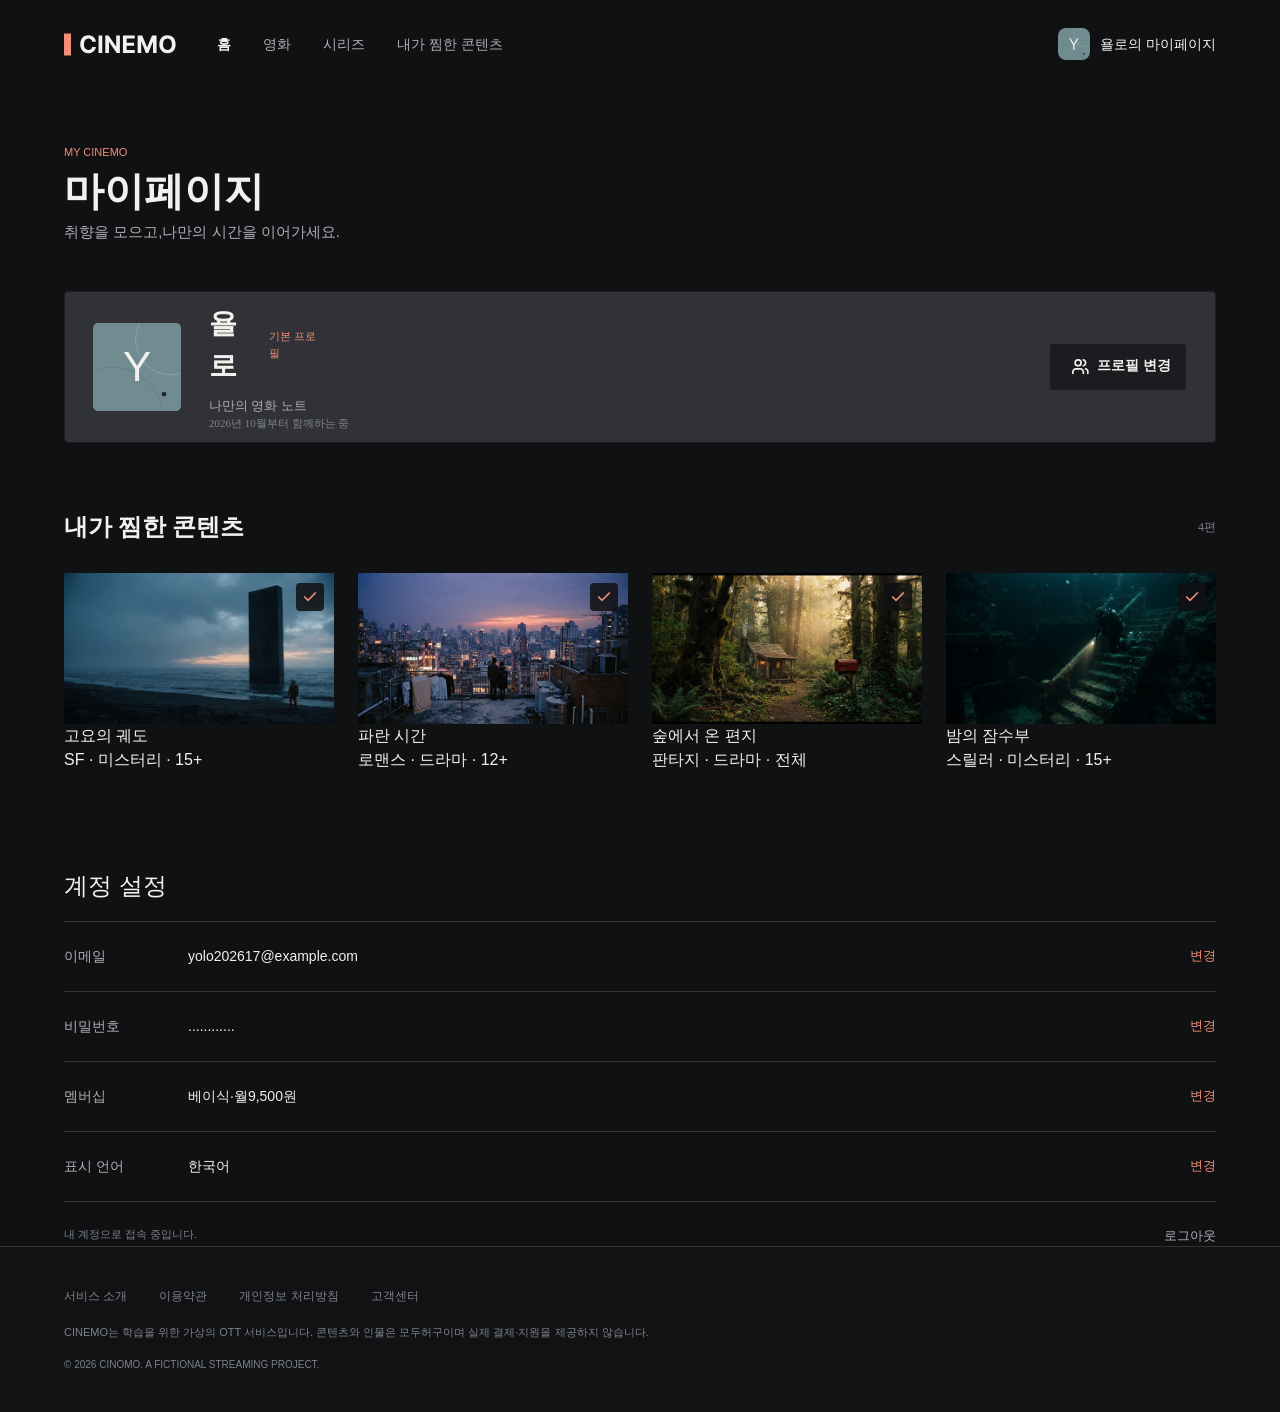
==== mypage.html @ fb6c99ac "수정 완성본" ====
<!doctype html>
<html lang="ko">
  <head>
    <meta charset="UTF-8" />
    <meta name="viewport" content="width=device-width, initial-scale=1.0" />
  <title>CINEMO - My Page</title>
    <link rel="stylesheet" href="./styles/reset.css" />
    <link rel="stylesheet" href="./styles/style.css" />
  </head>
  <body>
    <header class="header">
      <div class="header-left">
        <h1 class="logo">
          <a href="./index.html">
            <svg width="113"
              height="29"
              viewBox="0 0 113 29"
              fill="none"
              xmlns="http://www.w3.org/2000/svg">
              <g clip-path="url(#clip0_2_7494)">
                <rect y="3.5" width="7" height="22" fill="#F28D77" />
                <path
                  d="M31.9176 11.6562H28.1847C28.1165 11.1733 27.9773 10.7443 27.767 10.3693C27.5568 9.98864 27.2869 9.66477 26.9574 9.39773C26.6278 9.13068 26.2472 8.92614 25.8153 8.78409C25.3892 8.64205 24.9261 8.57102 24.4261 8.57102C23.5227 8.57102 22.7358 8.79545 22.0653 9.24432C21.3949 9.6875 20.875 10.3352 20.5057 11.1875C20.1364 12.0341 19.9517 13.0625 19.9517 14.2727C19.9517 15.517 20.1364 16.5625 20.5057 17.4091C20.8807 18.2557 21.4034 18.8949 22.0739 19.3267C22.7443 19.7585 23.5199 19.9744 24.4006 19.9744C24.8949 19.9744 25.3523 19.9091 25.7727 19.7784C26.1989 19.6477 26.5767 19.4574 26.9062 19.2074C27.2358 18.9517 27.5085 18.642 27.7244 18.2784C27.946 17.9148 28.0994 17.5 28.1847 17.0341L31.9176 17.0511C31.821 17.8523 31.5795 18.625 31.1932 19.3693C30.8125 20.108 30.2983 20.7699 29.6506 21.3551C29.0085 21.9347 28.2415 22.3949 27.3494 22.7358C26.4631 23.071 25.4602 23.2386 24.3409 23.2386C22.7841 23.2386 21.392 22.8864 20.1648 22.1818C18.9432 21.4773 17.9773 20.4574 17.267 19.1222C16.5625 17.7869 16.2102 16.1705 16.2102 14.2727C16.2102 12.3693 16.5682 10.75 17.2841 9.41477C18 8.07955 18.9716 7.0625 20.1989 6.36364C21.4261 5.65909 22.8068 5.30682 24.3409 5.30682C25.3523 5.30682 26.2898 5.44886 27.1534 5.73295C28.0227 6.01705 28.7926 6.43182 29.4631 6.97727C30.1335 7.51704 30.679 8.17898 31.0994 8.96307C31.5256 9.74716 31.7983 10.6449 31.9176 11.6562ZM38.2543 5.54545V23H34.5639V5.54545H38.2543ZM55.8899 5.54545V23H52.7024L45.1087 12.0142H44.9808V23H41.2905V5.54545H44.5291L52.0632 16.5227H52.2166V5.54545H55.8899ZM58.9389
23V5.54545H70.7003V8.58807H62.6293V12.7472H70.0952V15.7898H62.6293V19.9574H70.7344V23H58.9389ZM73.6342 5.54545H78.1854L82.9922 17.2727H83.1967L88.0035 5.54545H92.5547V23H88.9751V11.6392H88.8303L84.3132 22.9148H81.8757L77.3587 11.5966H77.2138V23H73.6342V5.54545ZM111.635 14.2727C111.635 16.1761 111.274 17.7955 110.553 19.1307C109.837 20.4659 108.859 21.4858 107.621 22.1903C106.388 22.8892 105.001 23.2386 103.462 23.2386C101.911 23.2386 100.518 22.8864 99.2855 22.1818C98.0526 21.4773 97.0781 20.4574 96.3622 19.1222C95.6463 17.7869 95.2884 16.1705 95.2884 14.2727C95.2884 12.3693 95.6463 10.75 96.3622 9.41477C97.0781 8.07955 98.0526 7.0625 99.2855 6.36364C100.518 5.65909 101.911 5.30682 103.462 5.30682C105.001 5.30682 106.388 5.65909 107.621 6.36364C108.859 7.0625 109.837 8.07955 110.553 9.41477C111.274 10.75 111.635 12.3693 111.635 14.2727ZM107.893 14.2727C107.893 13.0398 107.709 12 107.339 11.1534C106.976 10.3068 106.462 9.66477 105.797 9.22727C105.132 8.78977 104.354 8.57102 103.462 8.57102C102.57 8.57102 101.791 8.78977 101.126 9.22727C100.462 9.66477 99.9446 10.3068 99.5753 11.1534C99.2116 12 99.0298 13.0398 99.0298 14.2727C99.0298 15.5057 99.2116 16.5455 99.5753 17.392C99.9446 18.2386 100.462 18.8807 101.126 19.3182C101.791 19.7557 102.57 19.9744 103.462 19.9744C104.354 19.9744 105.132 19.7557 105.797 19.3182C106.462 18.8807 106.976 18.2386 107.339 17.392C107.709 16.5455 107.893 15.5057 107.893 14.2727Z"
                  fill="#F3F1ED">
              </g>
              <defs>
                <clipPath id="clip0_2_7494">
                  <rect width="113" height="29" fill="white" />
                </clipPath>
              </defs>
            </svg>
          </a>
        </h1>
        <nav class="nav" aria-label="주 메뉴">
          <a href="./index.html" class="active">홈</a>
          <a href="#">영화</a>
          <a href="#">시리즈</a>
          <a href="#">내가 찜한 콘텐츠</a>
        </nav>
      </div>
      <a href="./mypage.html" class="mypage">
        <img src="./assets/y-.svg" alt="" class="avatar" />
        <span>욜로의 마이페이지</span>
      </a>
  </header>
    <main class="mypage-2">
      <section class="mainpage">
        <p class="sub-title">MY CINEMO</p>
        <h1 class="mypage">마이페이지</h1>
        <p class="description">취향을 모으고,나만의 시간을 이어가세요.</p>
      </section>
      <section class="mypage-profile">
        <div class="mypage-img">
          <img class="profile-img" src="assets/Avatar-서연.svg" alt="avatar" />
          <div class="text-y">Y</div>
        </div>
        <div class="profile-text">
          <div class="profile-b-text">
            <h2 class="name">욜로</h2>
            <p class="profile-info">기본 프로필</p>
          </div>
          <div class="profile-b-note">
            <div class="profile-note">
              <p class="note">나만의 영화 노트</p>
            </div>
            <div class="profile-calendar">
              <p class="calendar">2026년 10월부터 함께하는 중</p>
            </div>
          </div>
        </div>
        <button class="button-profile">
          <img src="assets/vector-2.svg" alt="vector" />

          <p class="profile-change">프로필 변경</p>
        </button>
      </section>
    </main>
    <article>
      <div class="Content-collection">
      <article class="Collection-introduction">
        <header class="Section-heading">
          <h2 class="title">내가 찜한 콘텐츠</h2>
          <p class="section-note">4편</p>
        </header>
        
      </article>
      <section class="Horizontal-scroll-content">
        <article>
          <figure class="content-card-11">
            <img src="./assets/Image quiet-orbit.png" />
            <img src="./assets/Saved marker.svg" class="checkbox" />
            <figcaption class="Content-details">
              <h3>고요의 궤도</h3>
              <p>SF · 미스터리 · 15+</p>
            </figcaption>
          </figure>
        </article>
        <article>
          <figure class="content-card-22">
            <img src="./assets/Image blue-hour.png" />
            <img src="./assets/Saved marker.svg" class="checkbox" />
            <figcaption class="Content-details">
              <h3>파란 시간</h3>
              <p>로맨스 · 드라마 · 12+</p>
            </figcaption>
          </figure>
        </article>
        <article>
          <figure class="content-card-33">
            <img src="./assets/Image forest-letter.png" />
            <img src="./assets/Saved marker.svg" class="checkbox" />
            <figcaption class="Content-details">
              <h3>숲에서 온 편지</h3>
              <p>판타지 · 드라마 · 전체</p>
            </figcaption>
          </figure>
        </article>
        <article>
          <figure class="content-card-44">
            <img src="./assets/Image night-diver.png" />
            <img src="./assets/Saved marker.svg" class="checkbox" />
            <figcaption class="Content-details">
              <h3>밤의 잠수부</h3>
              <p>스릴러 · 미스터리 · 15+</p>
            </figcaption>
          </figure>
        </article>
      </section>
      </div>
    </article>
    <airtlcle class="page-setting">
     <div class="title-setting">
        <div><h1 class="setting">계정 설정</h1></div>
        <hr class="line" />
        <div class="title-email">
          <span class="b-label">이메일</span>
          <span class="b-password">yolo202617@example.com</span>
          <span class="b-style">변경</span>
        </div>
        <hr class="line" />
        <div class="title-password">
          <span class="b-label">비밀번호</span>
          <span class="b-password">............</span>
          <span class="b-style">변경</span>
        </div>
        <hr class="line" />
        <div class="title-membership">
          <span class="b-label">멤버십</span>
          <span class="b-password">베이식·월9,500원</span>
          <span class="b-style">변경</span>
        </div>
        <hr class="line" />
        <div class="title-language">
          <span class="b-label">표시 언어</span>
          <span class="b-password">한국어</span>
          <span class="b-style">변경</span>
        </div>
        <hr class="line" />
        <div class="title-logout">
          <p class="title-b-logout">내 계정으로 접속 중입니다.</p>
          <span class="text-logout">로그아웃</span>
        </div>
      </div>
    </airtlcle>
    <footer class="footer">
      <div class="foot-inner">
        <nav class="footer-nav" aria lavbel="하단 메뉴">
          <a href="#">서비스 소개</a>
          <a href="#">이용약관</a>
          <a href="#">개인정보 처리방침</a>
          <a href="#">고객센터</a>
        </nav>
        <p class="footer-description">
          CINEMO는 학습을 위한 가상의 OTT 서비스입니다. 콘텐츠와 인물은
          모두허구이며 실제 결제·지원을 제공하지 않습니다.
        </p>
        <p class="footer-copy">
          &copy; 2026 CINOMO. A FICTIONAL STREAMING PROJECT.
        </p>
      </div>
    </footer>
  </body>
</html>
---- styles/style.css ----
* {
  margin: 0;
  padding: 0;
  box-sizing: border-box;
}

body {
  min-height: 100vh;
  display: flex;
  flex-direction: column;
  background-color: #101113;
  color: #f3f1ed;
  font-family: "Noto Sans KR", sans-serif;
}

.scene {
  display: flex;
  flex-direction: column;
  aling-items: center;
  background-color: #101113;
  color: #f3f1ed;
  font-family: "Noto Sans KR", sans-serif;
}
.scene-description {
  font-family: "inter", sans-serif;
  font-style: regular;
  font-weight: 400;
  font-size: 10px;
  line-height: 100%;
  text-align: center;
  color: #f28d77;
}
.scene-title {
  font-family: "Noto Sans kR", sans-serif;
  font-style: bold;
  font-weight: 700;
  font-size: 40px;
  line-height: 100%;
  text-align: center;
  color: #f3f1ed;
}
.scene-subtitle {
  font-family: "Noto Sans kR", sans-serif;
  font-style: regular;
  font-weight: 400;
  font-size: 15px;
  line-height: 180%;
  text-align: center;
  color: #acaeb3;
}

.profile-box {
  display: flex;
  position: relative;
  justify-content: space-between;
  align-items: flex-start;
  width: 728px;
  height: 209px;
  gap: 40px;
  margin: 56px auto;
}
.img-con {
  position: relative;
  display: inline-block;
}

.yy {
  position: absolute;
  top: 50%;
  left: 50%;
  transform: translate(-50%, -50%);
  display: flex;
  font-family: "Noto Sans kR", sans-serif;
  font-style: regular;
  font-weight: 400;
  font-size: 72.96px;
  line-height: 100%;
  color: #f3f1ed;
}

.yolo {
  font-family: "Noto Sans kR", sans-serif;
  font-style: medium;
  font-weight: 500;
  font-size: 18px;
  line-height: 100%;
  text-align: center;
  color: #f3f1ed;
  margin-top: 16px;
}

.note {
  font-family: "Noto Sans kR", sans-serif;
  font-style: regular;
  font-weight: 400;
  font-size: 11px;
  line-height: 100%;
  text-align: center;
  color: #acaeb3;
  margin-top: 12px;
}

.profile-manage {
  display: flex;
  justify-content: center;
  align-items: center;
  width: 138px;
  height: 48px;
  border: 1px solid #303237;
  padding: 22px 0px;
  gap: 8px;
  margin: 56px auto 0;
}
.profile-settings {
  font-family: "Noto Sans kR", sans-serif;
  font-style: bold;
  font-weight: 700;
  font-size: 14px;
  line-height: 100%;
  color: #f3f1ed;
  gap: 8px;
  margin-right: 8px;
}

.header {
  width: 100%;
  height: 88px;
  padding: 0 64px;
  background-color: #101113;

  display: flex;
  align-items: center;
  justify-content: space-between;
}
.header-left {
  display: flex;
  align-items: center;
  gap: 40px;
}
.logo {
  display: flex;
  align-items: center;
  gap: 12px;
}

.logo-text {
  font-family: "inter", sans-serif;
  font-size: 24px;
  font-weight: 700;
  line-height: 1;
  color: #f3f1ed;
}

.nav {
  display: flex;
  align-items: center;
  gap: 32px;
}
.nav a {
  font-family: "Noto Sans KR", sans-serif;
  font-size: 14px;
  font-weight: 400;
  line-height: 1;
  letter-spacing: 0;
  color: #acaeb3;
  white-space: nowrap;
}
.nav a.active,
.nav a:hover {
  font-weight: 700;
  color: #f3f1ed;
}
.mypage {
  display: flex;
  align-items: center;
  gap: 10px;
  white-space: nowrap;
}
.mypage .avatar {
  display: block;
  width: 32px;
  height: 32px;
  border-radius: 8px;
}
.mypage span {
  font-family: "Noto Sans KR", sans-serif;
  font-size: 14px;
  font-weight: 400;
  line-height: 1;
  letter-spacing: 0;
  color: #f3f1ed;
}
.main {
  display: none;
}
.footer {
  width: 100%;
  max-width: 100%;
  height: 166px;
  flex-shrink: 0;
  background-color: #111214;
  border-top: 1px solid #333333;
  padding: 40px 64px;
}
.footer-inner {
  width: 100%;
  height: 166px;
  padding: 30px 48px;
  box-sizing: border-box;
}
.footer-nav {
  display: flex;
  gap: 32px;
  margin-bottom: 18px;
}
.footer-nav a {
  font-size: 12px;
  font-weight: 400;
  color: #7e8289;
}
.footer-description {
  width: 100%;
  font-family: "Noto Sans KR", sans-serif;
  font-size: 11px;
  font-weight: 400;
  line-height: 1.8;
  color: #7e8289;
  margin-bottom: 18px;
}
.footer-copy {
  font-family: "Inter", sans-serif;
  font-size: 10px;
  font-weight: 400;
  line-height: 1;
  color: #7e8289;
}
.hero-banner {
  background-image:
    linear-gradient(to bottom, rgba(16, 17, 19, 0), rgba(16, 17, 19, 1)),
    linear-gradient(
      to right,
      rgba(16, 17, 19, 0.96),
      rgba(16, 17, 19, 0.66),
      rgba(16, 17, 19, 0)
    ),
    url(../assets/Hero\ quiet-orbit.png);
  background-size: 100% 100%;
  background-repeat: no-repeat;
  display: flex;
  justify-content: space-between;
  padding-left: 64px;
}

.hero-story {
  display: flex;
  flex-direction: column;
  width: 540px;
  gap: 24px;
  padding-top: 104px;
  padding-bottom: 156px;
}

.hero-discovery {
  display: flex;
  align-items: flex-end;
  gap: 12px;
}

.discovery-text {
  color: #f28d77;
  font-family: "Noto Sans KR", sans-serif;
  font-weight: 500;
  font-size: 12px;
  line-height: 100%;
}

.discovery-text::before {
  display: inline-block;
  content: "";
  width: 24px;
  height: 2px;
  background-color: #f28d77;
  margin-right: 12px;
  margin-bottom: 4px;
}

.discovery-vol {
  color: #acaeb3;
  font-family: "inter", sans-serif;
  font-size: 10px;
  font-weight: 400;
  line-height: 100%;
}

.hero-title {
  display: flex;
  flex-direction: column;
  gap: 8px;
  color: #f3f1ed;
  font-family: "Noto Sans KR", sans-serif;
}

.title-ko {
  font-family: "Noto Sans KR", sans-serif;
  font-size: 64px;
  font-weight: 700;
  line-height: 120%;
}

.title-en {
  color: #acaeb3;
  font-family: "inter", sans-serif;
  font-size: 11px;
  font-weight: 700;
  line-height: 120%;
}

.hero-Genre {
  display: flex;
  gap: 12px;
  font-family: "Noto Sans KR", sans-serif;
  color: #acaeb3;
  font-size: 12px;
  font-weight: 400;
  line-height: 100%;
}

.genre-year::after {
  display: inline-block;
  content: "·";
  width: 12px;
  height: 12px;
  margin-left: 6px;
}

.genre-type::after {
  display: inline-block;
  content: "·";
  width: 12px;
  height: 12px;
  margin-left: 6px;
}

.genre-age {
  display: flex;
  justify-content: center;
  align-items: center;
  font-family: "inter", sans-serif;
  font-size: 10px;
  font-weight: 400;
  line-height: 100%;
}

.hero-summary {
  color: #d2d3d5;
  font-family: "Noto Sans KR", sans-serif;
  font-size: 16px;
  font-weight: 400;
  line-height: 185%;
}

.hero-buttons {
  display: flex;
  gap: 12px;
}

.plus-button {
  display: flex;
  flex-wrap: wrap;
  align-items: center;
  background-color: #232529;
  padding: 0 22px;
  gap: 8px;
  height: 48px;
  border-radius: 4px;
}
.plus-button:hover {
  cursor: pointer;
  background: #a2b8dc;
}

.plus-button:focus {
  outline: 2px solid #a2b8dc;
}

.work-button {
  display: flex;
  flex-wrap: wrap;
  align-items: center;
  background-color: #f28d77;
  color: #241512;
  padding: 0 22px;
  gap: 8px;
  height: 48px;
  border-radius: 4px;
}

.work-button:hover {
  cursor: pointer;
  background: #a2b8dc;
}

.work-button:focus {
  outline: 2px solid #a2b8dc;
}
:focus-visible {
  outline: 2px solid #a2b8dc;
}
.hero-buttons span {
  font-family: "Noto Sans KR", sans-serif;
  font-size: 14px;
  font-weight: 700;
  line-height: 100%;
}

.icon-arrow {
  object-fit: contain;
}

.button-text {
  color: #f3f1ed;
}
.hero-aside {
  display: flex;
  flex-direction: column;
  justify-content: flex-end;
  align-items: flex-end;
  padding-bottom: 72px;
  padding-right: 64px;
  gap: 8px;
}

.aside-ko {
  color: #f3f1ed;
  font-family: "Noto Sans KR", sans-serif;
  font-size: 14px;
  font-weight: 400;
  line-height: 100%;
}
.aside-en {
  color: #acaeb3;
  font-family: "inter", sans-serif;
  font-size: 10px;
  font-weight: 400;
  line-height: 100%;
}

/* 기본: Desktop (1024px 이상) */

/* Tablet */
@media (max-width: 1023px) {
  .hero-banner {
    padding-left: 24px;
  }

  .hero-story {
    padding-top: 80px;
    padding-bottom: 100px;
  }

  .title-ko {
    font-size: 48px;
  }

  .hero-summary {
    font-size: 14px;
  }

  .hero-aside {
    display: flex;
  }
}

/* Mobile */
@media (max-width: 767px) {
  .hero-banner {
    background-image:
      linear-gradient(to bottom, rgba(16, 17, 19, 0), rgba(16, 17, 19, 1)),
      url(../assets/Hero\ quiet-orbit.png);
    background-size: cover;
    background-repeat: no-repeat;
    background-position: 70% top;
    display: flex;
    flex-direction: column;
    justify-content: center;
    align-items: center;
    min-height: 0;
  }
  .hero-story {
    box-sizing: border-box;
    width: 100%;
    padding-top: 260px;
    padding-bottom: 36px;
    padding-right: 24px;
    gap: 20px;
  }
  .title-ko {
    font-size: 40px;
  }
  .hero-summary {
    font-size: 14px;
  }
  .hero-aside {
    display: none;
  }
}

.Content-collection {
  padding-bottom: 48px;
  height: auto;
}

.Collection-introduction {
  padding-bottom: 20px;
}

.Section-heading {
  display: flex;
  flex-direction: row;
  justify-content: space-between;
  padding-left: 64px;
  padding-right: 64px;
  padding-bottom: 8px;
}

.Collection-description {
  padding-left: 64px;
  padding-right: 64px;
  justify-content: flex-start;
  font-size: 12px;
  color: #acaeb3;
  font-family: "Noto Sans KR";
  font-weight: regular;
}

.Collection-description > p {
  margin: 0;
}
.section-note {
  align-self: center;
  color: #7e8289;
  font-size: 12px;
  font-family: "Noto Sans KR";
}

.title {
  color: #f3f1ed;
  font-size: 24px;
  font-weight: bold;
  font-family: "Noto Sans KR";
  text-align: left;
  margin: 0;
}
h3 {
  font-size: 16px;
  color: #f3f1ed;
  gap: 8px;
  margin-right: 8px;
  font-weight: Medium;
}

.Horizontal-scroll-content {
  display: flex;
  flex-direction: row;
  justify-content: space-between;
  gap: 24px;
  padding-left: 64px;
  padding-right: 64px;
  width: 100%;
}
.Horizontal-scroll-content article {
  flex: 1;
}

.end {
  margin-top: 150px;
  font-family: "Noto Sans kR", sans-serif;
  font-style: regular;
  font-weight: 400;
  font-size: 11px;
  font-family: "Noto Sans KR";
  color: #7e8289;
  text-align: center;
  line-height: 100%;
}

.content-card-11 {
  position: relative;
  margin-left: 0;
  margin-right: 0;
}

.checkbox {
  position: absolute;
  top: 10px;
  right: 10px;
  width: 28px;
  height: 28px;
}

.content-card-22 {
  margin-left: 0;
  margin-right: 0;
  position: relative;
}

.content-card-33 {
  position: relative;
  margin-left: 0;
}

.sub-title {
  color: #f28d77;
  font-size: 11px;
}
.mypage {
  color: #f3f1ed;
  font-size: 40px;
  font-weight: 700;
}
.description {
  color: #acaeb3;
  font-size: 15px;
}
.mainpage {
  display: flex;
  flex-direction: column;
}
.mypage-profile {
  border: 1px solid #1a1c1f;
  display: flex;
  flex-direction: row;
  align-items: center;

  height: 152px;
  opacity: 1;
  border-radius: 4px;
  gap: 28px;
  background-color: #303237;
  padding: 28px;
  margin: 48px 0px 0px;
}
.button-profile {
  border: 1px solid #303237;
  display: flex;
  flex-direction: row;
  align-items: center;
  margin-left: auto;
  white-space: nowrap;
  background-color: #1a1c1f;
  width: 138px;
  height: 48px;
  padding-right: 22px;
  padding-left: 22px;
  gap: 8px;
  opacity: 1;
  border-radius: 4px;
  border-width: 1px;
}

.profile-change {
  font-size: 14px;
  width: 68px;
  height: 17px;
  color: #f3f1ed;
  opacity: 1;
  font-family: Noto Sans KR;
  font-weight: 700;
  font-size: 14px;
  line-height: 100%;
  letter-spacing: 0%;
}
.name {
  color: #f3f1ed;
  width: 52px;
  font-size: 28px;
  font-weight: 700;
}
.profile-info {
  width: 54px;
  height: 13px;
  opacity: 1;
  font-family: Noto Sans KR;
  font-weight: 400;
  font-size: 11px;
  color: #f28d77;
  display: flex;
  align-items: center;
}

.note {
  height: 16px;
  font-family: Noto Sans KR;
  font-weight: 400;
  font-size: 13px;
  color: #acaeb3;
  text-align: left;
}
.calendar {
  opacity: 1;
  font-family: Noto Sans KR;
  font-size: 11px;
  color: #7e8289;
}
.mypage-img {
  width: 88px;
  height: 88px;
  border-radius: 8px;
  align-items: center;
  position: relative;
  display: inline-block;
}
.profile-img {
  width: 100%;
  height: 100%;
  border-radius: 1px;
  display: flex;
  align-items: center;
  justify-content: center;
}

.text-y {
  position: absolute;
  top: 50%;
  left: 50%;
  transform: translate(-50%, -50%);
  display: flex;
  color: #f3f1ed;
  font-size: 42.24px;
}
.setting {
  height: 29px;
  font-size: 24px;
  color: #f3f1ed;
}
hr {
  margin: 24px 0;
  border: none;
  border-top: 1px solid;
}
.profile-b-text {
  display: flex;
  flex-direction: row;
  gap: 8px;
  align-items: center;
}

.b-label {
  width: 180px;
  height: 17px;
  font-size: 14px;
  font-family: Noto Sans KR;
  font-weight: 400px;
  color: #acaeb3;
}
.mypage-2 {
  width: 100%;
  margin: 0 auto;

  padding: 56px 64px 65.5px;
}
.line {
  color: #303237;
}
.b-password {
  font-size: 14px;
  font-weight: 400;
  color: #f3f1ed;
  margin: 0px 24px;
}
.b-style {
  font-size: 13px;
  font-weight: 400;
  color: #f28d77;
}
.title-b-logout {
  font-size: 11px;
  font-weight: 400;
  color: #7e8289;
}
.text-logout {
  font-size: 13px;
  font-weight: 400;
  color: #acaeb3;
}
.title-logout {
  display: flex;
  justify-content: space-between;
}
.title-email {
  grid-template-columns: 100px 1fr auto;
  display: grid;
}
.title-password {
  grid-template-columns: 100px 1fr auto;
  display: grid;
}
.title-membership {
  grid-template-columns: 100px 1fr auto;
  display: grid;
}
.title-language {
  grid-template-columns: 100px 1fr auto;
  display: grid;
}
.title-setting {
  margin: 48px 0px 0px;
}

.content-card-44 {
  position: relative;
  margin-left: 0;
  margin-right: 0;
}

.page-setting {
  padding-left: 64px;
  padding-right: 64px;
}
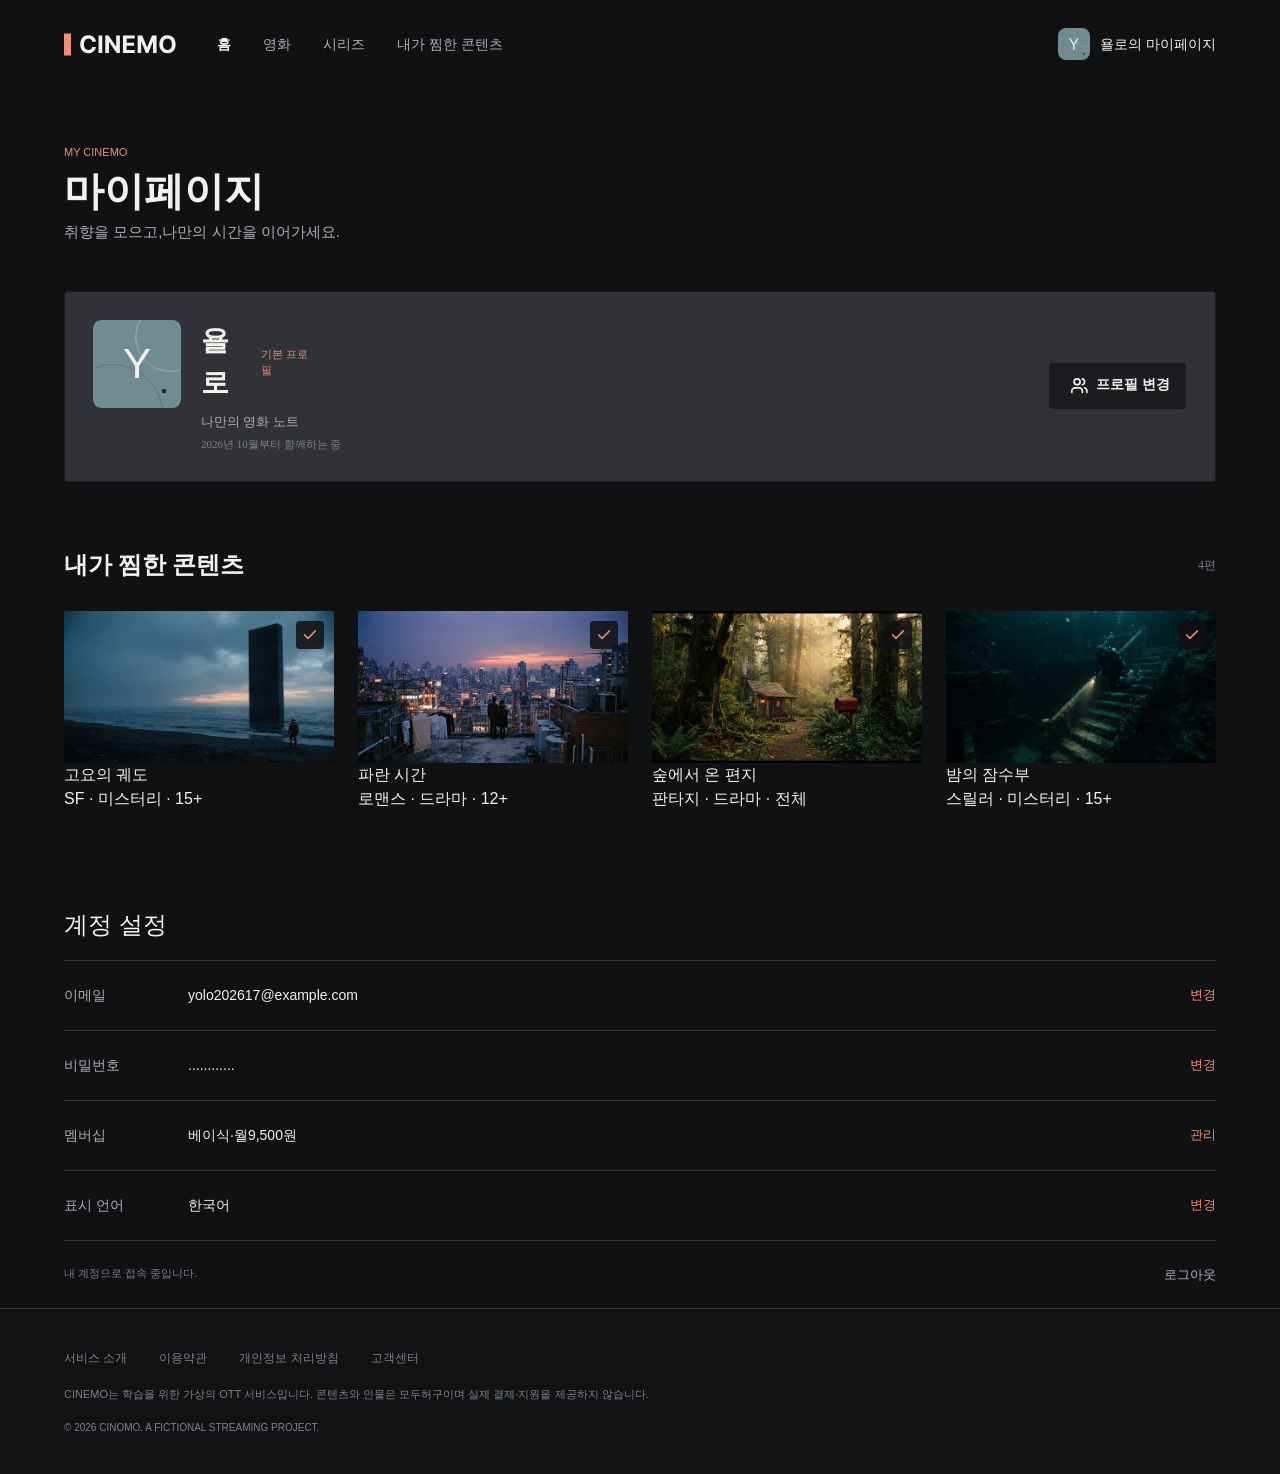
==== commit afaebe73: "마이페이지 수정 완성본" ====
--- a/mypage.html
+++ b/mypage.html
@@ -51,9 +51,26 @@
         <p class="description">취향을 모으고,나만의 시간을 이어가세요.</p>
       </section>
       <section class="mypage-profile">
-        <div class="mypage-img">
-          <img class="profile-img" src="assets/Avatar-서연.svg" alt="avatar" />
+        <div class="mypage-bigmore">
+          <div class="mypage-big-profile">
+            <div class="mypage-more">
+              <div class="mypage-img">
+          <svg class="profile-img" width="88" height="88" viewBox="0 0 88 88" fill="none" xmlns="http://www.w3.org/2000/svg">
+<g clip-path="url(#clip0_2_7749)">
+<rect width="88" height="88" rx="8" fill="#718C91"/>
+<circle cx="77.44" cy="16.72" r="34.7" stroke="#F3F1ED" stroke-opacity="0.313726"/>
+<circle cx="19.8" cy="94.6" r="50.1" stroke="#101113" stroke-opacity="0.188235"/>
+<circle cx="71.06" cy="71.06" r="2.42" fill="#24272D"/>
+</g>
+<defs>
+<clipPath id="clip0_2_7749">
+<rect width="88" height="88" rx="8" fill="white"/>
+</clipPath>
+</defs>
+</svg>
+
           <div class="text-y">Y</div>
+        </div>
         </div>
         <div class="profile-text">
           <div class="profile-b-text">
@@ -62,18 +79,25 @@
           </div>
           <div class="profile-b-note">
             <div class="profile-note">
-              <p class="note">나만의 영화 노트</p>
+              <p class="note-2">나만의 영화 노트</p>
+            </div>
             </div>
             <div class="profile-calendar">
-              <p class="calendar">2026년 10월부터 함께하는 중</p>
+              <p class="calendar">2026년 10월부터 함께하는 중</p>  
             </div>
           </div>
         </div>
-        <button class="button-profile">
-          <img src="assets/vector-2.svg" alt="vector" />
-
-          <p class="profile-change">프로필 변경</p>
-        </button>
+        <div class="button-more">
+          <p class="calendar-2">2026.10 가입</p>
+          <a href="profile.html" class="button-profile">
+            
+          <svg class="profile-b-more" width="17" height="16" viewBox="0 0 17 16" fill="none" xmlns="http://www.w3.org/2000/svg">
+  <path d="M11.3508 14.35V12.85C11.3508 12.0543 11.0347 11.2913 10.4721 10.7287C9.90941 10.166 9.14629 9.84998 8.35058 9.84998H3.85022C3.0545 9.84998 2.29138 10.166 1.72873 10.7287C1.16607 11.2913 0.849976 12.0543 0.849976 12.85V14.35M11.3508 0.945923C11.9942 1.1127 12.564 1.48837 12.9707 2.01397C13.3775 2.53957 13.5981 3.18534 13.5981 3.84992C13.5981 4.51451 13.3775 5.16028 12.9707 5.68588C12.564 6.21147 11.9942 6.58715 11.3508 6.75392M15.8512 14.3499V12.8499C15.8507 12.1852 15.6294 11.5395 15.2221 11.0141C14.8149 10.4888 14.2446 10.1136 13.601 9.94739M9.10064 3.84998C9.10064 5.50683 7.75738 6.84998 6.1004 6.84998C4.44341 6.84998 3.10016 5.50683 3.10016 3.84998C3.10016 2.19312 4.44341 0.849976 6.1004 0.849976C7.75738 0.849976 9.10064 2.19312 9.10064 3.84998Z" stroke-width="1.7" stroke-linecap="round" stroke="#F3F1ED"/>
+  </svg>
+            <p class="profile-change">프로필 변경</p>
+           </a>
+           </div>
+         </div>
       </section>
     </main>
     <article>
@@ -132,31 +156,26 @@
     <airtlcle class="page-setting">
      <div class="title-setting">
         <div><h1 class="setting">계정 설정</h1></div>
-        <hr class="line" />
-        <div class="title-email">
+           <div class="title-email">
           <span class="b-label">이메일</span>
           <span class="b-password">yolo202617@example.com</span>
           <span class="b-style">변경</span>
         </div>
-        <hr class="line" />
         <div class="title-password">
           <span class="b-label">비밀번호</span>
           <span class="b-password">............</span>
           <span class="b-style">변경</span>
         </div>
-        <hr class="line" />
         <div class="title-membership">
           <span class="b-label">멤버십</span>
           <span class="b-password">베이식·월9,500원</span>
-          <span class="b-style">변경</span>
-        </div>
-        <hr class="line" />
+          <span class="b-style">관리</span>
+        </div>
         <div class="title-language">
           <span class="b-label">표시 언어</span>
           <span class="b-password">한국어</span>
           <span class="b-style">변경</span>
         </div>
-        <hr class="line" />
         <div class="title-logout">
           <p class="title-b-logout">내 계정으로 접속 중입니다.</p>
           <span class="text-logout">로그아웃</span>
--- a/styles/style.css
+++ b/styles/style.css
@@ -123,11 +123,12 @@
 }
 
 .header {
+  max-width: 1440px;
+  margin: 0 auto;
   width: 100%;
   height: 88px;
   padding: 0 64px;
   background-color: #101113;
-
   display: flex;
   align-items: center;
   justify-content: space-between;
@@ -195,7 +196,8 @@
 }
 .footer {
   width: 100%;
-  max-width: 100%;
+  max-width: 1440px;
+  margin: 0 auto;
   height: 166px;
   flex-shrink: 0;
   background-color: #111214;
@@ -205,7 +207,7 @@
 .footer-inner {
   width: 100%;
   height: 166px;
-  padding: 30px 48px;
+  padding: 30px 0;
   box-sizing: border-box;
 }
 .footer-nav {
@@ -233,6 +235,11 @@
   font-weight: 400;
   line-height: 1;
   color: #7e8289;
+}
+.page-main {
+  max-width: 1440px;
+  margin: 0 auto;
+  width: 100%;
 }
 .hero-banner {
   background-image:
@@ -247,8 +254,8 @@
   background-size: 100% 100%;
   background-repeat: no-repeat;
   display: flex;
-  justify-content: space-between;
-  padding-left: 64px;
+  justify-content:space-between;
+  padding: 0 64px;
 }
 
 .hero-story {
@@ -373,6 +380,7 @@
   gap: 8px;
   height: 48px;
   border-radius: 4px;
+  flex-shrink: 0;
 }
 .plus-button:hover {
   cursor: pointer;
@@ -393,6 +401,7 @@
   gap: 8px;
   height: 48px;
   border-radius: 4px;
+  flex-shrink: 0;
 }
 
 .work-button:hover {
@@ -426,7 +435,6 @@
   justify-content: flex-end;
   align-items: flex-end;
   padding-bottom: 72px;
-  padding-right: 64px;
   gap: 8px;
 }
 
@@ -449,42 +457,92 @@
 
 /* Tablet */
 @media (max-width: 1023px) {
-  .hero-banner {
-    padding-left: 24px;
-  }
-
-  .hero-story {
-    padding-top: 80px;
-    padding-bottom: 100px;
-  }
-
-  .title-ko {
-    font-size: 48px;
-  }
-
-  .hero-summary {
-    font-size: 14px;
-  }
-
-  .hero-aside {
-    display: flex;
-  }
+
 }
 
 /* Mobile */
 @media (max-width: 767px) {
+  .header {
+    width: 100%;
+    height: 120px;
+    padding: 16px 24px;
+    background-color: #101113;
+
+    display: flex;
+    justify-content: space-between;
+    align-items: flex-start;
+    box-sizing: border-box;
+  }
+  .header-left {
+    display: flex;
+    flex-direction: column;
+    align-items: flex-start;
+    gap: 35px;
+    min-width: 0;
+  }
+  .logo {
+    margin: 5px;
+  }
+  .logo svg {
+    display: block;
+    width: 113px;
+    height: 29px;
+  }
+  .nav {
+    display: flex;
+    align-items: center;
+    gap: 20px;
+    white-space: nowrap;
+  }
+  .mypage .avatar {
+    display: block;
+    width: 32px;
+    height: 32px;
+    gap: 8px;
+  }
+  .mypage span {
+    display: none;
+  }
+  .footer {
+    width: 100%;
+    max-width: 100%;
+    height: 170px;
+    padding: 0;
+    box-sizing: border-box;
+    background-color: #111214;
+    border-top: 1px solid #303237;
+  }
+  .footer-inner {
+    width: 100%;
+    height: 100%;
+    padding: 32px 24px;
+    box-sizing: border-box;
+    display: flex;
+    flex-direction: column;
+    gap: 20px;
+  }
+  .footer-nav {
+    display: flex;
+    flex-wrap: nowrap;
+    gap: 10px;
+    margin-bottom: 0;
+  }
+  .footer-description {
+    margin-bottom: 0;
+  }
   .hero-banner {
     background-image:
       linear-gradient(to bottom, rgba(16, 17, 19, 0), rgba(16, 17, 19, 1)),
-      url(../assets/Hero\ quiet-orbit.png);
-    background-size: cover;
+      url(../assets/Hero\ quiet-orbit\ \(1\).jpg);
+    background-size:contain;
     background-repeat: no-repeat;
-    background-position: 70% top;
+    background-position: center top;
     display: flex;
     flex-direction: column;
     justify-content: center;
     align-items: center;
     min-height: 0;
+    padding: 0 24px;
   }
   .hero-story {
     box-sizing: border-box;
@@ -631,8 +689,6 @@
   display: flex;
   flex-direction: row;
   align-items: center;
-
-  height: 152px;
   opacity: 1;
   border-radius: 4px;
   gap: 28px;
@@ -648,7 +704,6 @@
   margin-left: auto;
   white-space: nowrap;
   background-color: #1a1c1f;
-  width: 138px;
   height: 48px;
   padding-right: 22px;
   padding-left: 22px;
@@ -688,7 +743,7 @@
   align-items: center;
 }
 
-.note {
+.note-2 {
   height: 16px;
   font-family: Noto Sans KR;
   font-weight: 400;
@@ -732,12 +787,9 @@
   height: 29px;
   font-size: 24px;
   color: #f3f1ed;
-}
-hr {
-  margin: 24px 0;
-  border: none;
-  border-top: 1px solid;
-}
+  margin: 0px 0px 24px;
+}
+
 .profile-b-text {
   display: flex;
   flex-direction: row;
@@ -772,6 +824,8 @@
   font-size: 13px;
   font-weight: 400;
   color: #f28d77;
+  cursor: pointer;
+  transition: 0.15s;
 }
 .title-b-logout {
   font-size: 11px;
@@ -782,29 +836,51 @@
   font-size: 13px;
   font-weight: 400;
   color: #acaeb3;
+  cursor: pointer;
+  transition: 0.15s;
 }
 .title-logout {
   display: flex;
   justify-content: space-between;
+  padding: 24px 0px;
 }
 .title-email {
   grid-template-columns: 100px 1fr auto;
   display: grid;
+  border-top: 1px solid #303237;
+  padding: 24px 0px;
+  border-top: 1px solid #303237;
 }
 .title-password {
   grid-template-columns: 100px 1fr auto;
   display: grid;
+  border-top: 1px solid #303237;
+  padding: 24px 0px;
 }
 .title-membership {
   grid-template-columns: 100px 1fr auto;
   display: grid;
+  border-top: 1px solid #303237;
+  padding: 24px 0px;
 }
 .title-language {
   grid-template-columns: 100px 1fr auto;
   display: grid;
+  border-top: 1px solid #303237;
+  padding: 24px 0px;
+  border-bottom: 1px solid #303237;
 }
 .title-setting {
   margin: 48px 0px 0px;
+}
+.profile-text {
+  display: flex;
+  flex-direction: column;
+  gap: 8px;
+}
+.button-more {
+  display: flex;
+  align-items: center;
 }
 
 .content-card-44 {
@@ -817,3 +893,77 @@
   padding-left: 64px;
   padding-right: 64px;
 }
+.calendar-2 {
+  display: none;
+}
+.mypage-bigmore {
+  display: flex;
+  width: 100%;
+  justify-content: space-between;
+}
+.mypage-big-profile {
+  display: flex;
+  flex-direction: row;
+  gap: 20px;
+}
+/* media */
+@media (min-width: 320px) and (max-width: 767px) {
+  .description {
+    display: flex;
+    width: 320px;
+  }
+  .title-email .title-language {
+    grid-template-columns: 1fr auto;
+  }
+  .title-password {
+    grid-template-columns: 1fr auto;
+  }
+  .title-membership {
+    grid-template-columns: 1fr auto;
+  }
+  .title-language {
+    grid-template-columns: 1fr auto;
+  }
+  .b-label {
+    grid-column: 1;
+    grid-row: 1;
+  }
+
+  .b-password {
+    grid-column: 1;
+    grid-row: 2;
+    display: flex;
+    margin: 0px;
+  }
+
+  .b-style {
+    grid-column: 2;
+    grid-row: 1 / 3;
+  }
+  .calendar {
+    display: none;
+  }
+  .calendar-2 {
+    display: inline;
+    font-size: 11px;
+    color: #7e8289;
+  }
+  .mypage-big-porfile {
+    display: flex;
+    gap: 20px;
+  }
+  .mypage-bigmore {
+    display: flex;
+    flex-direction: column;
+    width: 100%;
+  }
+  .button-more {
+    display: flex;
+    align-items: center;
+    justify-content: space-around;
+    width: 100%;
+  }
+  .profile-b-more {
+    display: none;
+  }
+}
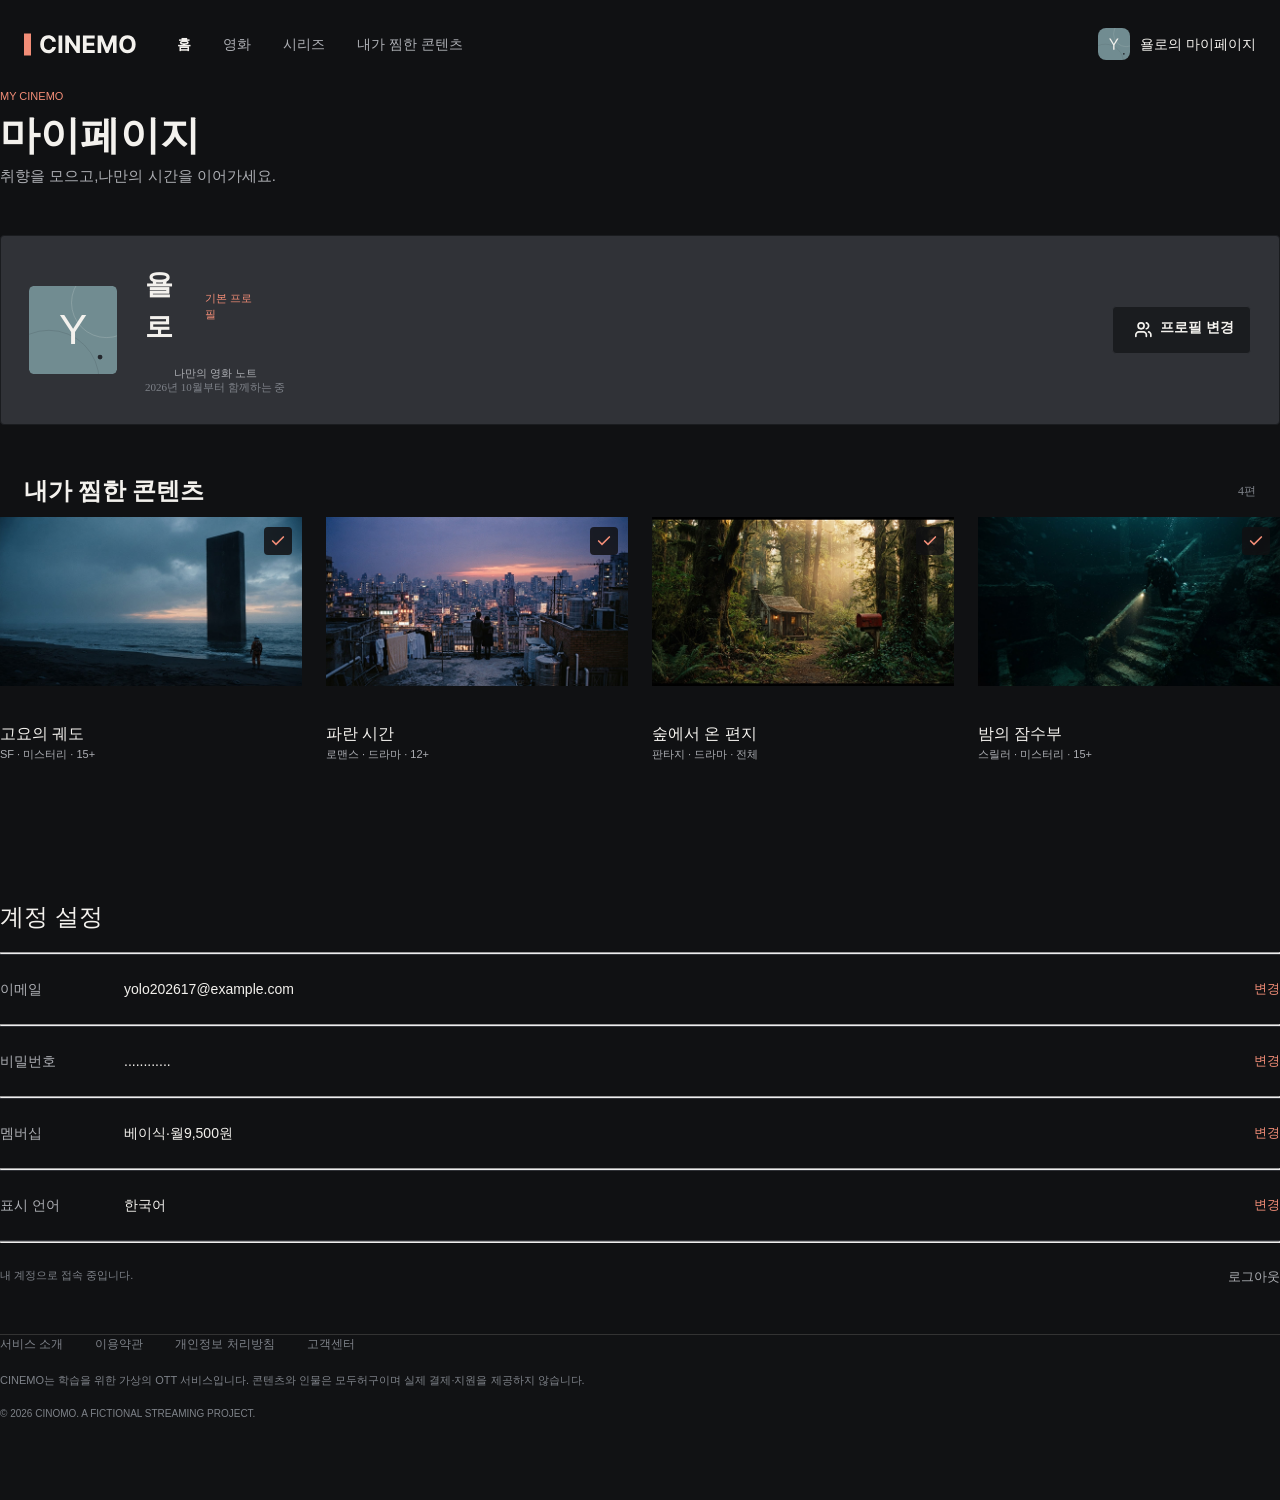
==== commit c0a6f286: "수정완료완료" ====
--- a/mypage.html
+++ b/mypage.html
@@ -44,144 +44,132 @@
         <span>욜로의 마이페이지</span>
       </a>
   </header>
-    <main class="mypage-2">
-      <section class="mainpage">
-        <p class="sub-title">MY CINEMO</p>
-        <h1 class="mypage">마이페이지</h1>
-        <p class="description">취향을 모으고,나만의 시간을 이어가세요.</p>
-      </section>
-      <section class="mypage-profile">
-        <div class="mypage-bigmore">
-          <div class="mypage-big-profile">
-            <div class="mypage-more">
-              <div class="mypage-img">
-          <svg class="profile-img" width="88" height="88" viewBox="0 0 88 88" fill="none" xmlns="http://www.w3.org/2000/svg">
-<g clip-path="url(#clip0_2_7749)">
-<rect width="88" height="88" rx="8" fill="#718C91"/>
-<circle cx="77.44" cy="16.72" r="34.7" stroke="#F3F1ED" stroke-opacity="0.313726"/>
-<circle cx="19.8" cy="94.6" r="50.1" stroke="#101113" stroke-opacity="0.188235"/>
-<circle cx="71.06" cy="71.06" r="2.42" fill="#24272D"/>
-</g>
-<defs>
-<clipPath id="clip0_2_7749">
-<rect width="88" height="88" rx="8" fill="white"/>
-</clipPath>
-</defs>
-</svg>
-
-          <div class="text-y">Y</div>
+  <main class="mypage-2">
+    <section class="mainpage">
+      <p class="sub-title">MY CINEMO</p>
+      <h1 class="mypage">마이페이지</h1>
+      <p class="description">취향을 모으고,나만의 시간을 이어가세요.</p>
+    </section>
+    <section class="mypage-profile">
+      <div class="mypage-img">
+        <img class="profile-img" src="assets/Avatar-서연.svg" alt="avatar" />
+        <div class="text-y">Y</div>
+      </div>
+      <div class="profile-text">
+        <div class="profile-b-text">
+          <h2 class="name">욜로</h2>
+          <p class="profile-info">기본 프로필</p>
         </div>
-        </div>
-        <div class="profile-text">
-          <div class="profile-b-text">
-            <h2 class="name">욜로</h2>
-            <p class="profile-info">기본 프로필</p>
+        <div class="profile-b-note">
+          <div class="profile-note">
+            <p class="note">나만의 영화 노트</p>
           </div>
-          <div class="profile-b-note">
-            <div class="profile-note">
-              <p class="note-2">나만의 영화 노트</p>
-            </div>
-            </div>
-            <div class="profile-calendar">
-              <p class="calendar">2026년 10월부터 함께하는 중</p>  
-            </div>
+          <div class="profile-calendar">
+            <p class="calendar">2026년 10월부터 함께하는 중</p>
           </div>
         </div>
-        <div class="button-more">
-          <p class="calendar-2">2026.10 가입</p>
-          <a href="profile.html" class="button-profile">
-            
-          <svg class="profile-b-more" width="17" height="16" viewBox="0 0 17 16" fill="none" xmlns="http://www.w3.org/2000/svg">
-  <path d="M11.3508 14.35V12.85C11.3508 12.0543 11.0347 11.2913 10.4721 10.7287C9.90941 10.166 9.14629 9.84998 8.35058 9.84998H3.85022C3.0545 9.84998 2.29138 10.166 1.72873 10.7287C1.16607 11.2913 0.849976 12.0543 0.849976 12.85V14.35M11.3508 0.945923C11.9942 1.1127 12.564 1.48837 12.9707 2.01397C13.3775 2.53957 13.5981 3.18534 13.5981 3.84992C13.5981 4.51451 13.3775 5.16028 12.9707 5.68588C12.564 6.21147 11.9942 6.58715 11.3508 6.75392M15.8512 14.3499V12.8499C15.8507 12.1852 15.6294 11.5395 15.2221 11.0141C14.8149 10.4888 14.2446 10.1136 13.601 9.94739M9.10064 3.84998C9.10064 5.50683 7.75738 6.84998 6.1004 6.84998C4.44341 6.84998 3.10016 5.50683 3.10016 3.84998C3.10016 2.19312 4.44341 0.849976 6.1004 0.849976C7.75738 0.849976 9.10064 2.19312 9.10064 3.84998Z" stroke-width="1.7" stroke-linecap="round" stroke="#F3F1ED"/>
-  </svg>
-            <p class="profile-change">프로필 변경</p>
-           </a>
-           </div>
-         </div>
-      </section>
-    </main>
-    <article>
-      <div class="Content-collection">
-      <article class="Collection-introduction">
-        <header class="Section-heading">
-          <h2 class="title">내가 찜한 콘텐츠</h2>
-          <p class="section-note">4편</p>
-        </header>
-        
-      </article>
-      <section class="Horizontal-scroll-content">
-        <article>
+      </div>
+      <button class="button-profile">
+        <img src="assets/vector-2.svg" alt="vector" />
+        <p class="profile-change">프로필 변경</p>
+      </button>
+    </section>
+    <article Content-article>
+    <div class="Content-collection-3">
+          <article class="Collection-introduction">
+            <div class="Section-heading">
+              <h2 class="title">내가 찜한 콘텐츠</h2>
+              <p class="section-note">4편</p>
+            </div>
+          </article>
+      <section>
+        <ul class="Horizontal-scroll-content-2">
+        <li>
           <figure class="content-card-11">
-            <img src="./assets/Image quiet-orbit.png" />
-            <img src="./assets/Saved marker.svg" class="checkbox" />
+            <img src="./assets/Image quiet-orbit.png" alt=""/>
+            <button type="button" class="bookmark-btn" aria-label="선택">
+              <img src="./assets/Saved marker.svg" class="checkbox" />
+            </button>
             <figcaption class="Content-details">
-              <h3>고요의 궤도</h3>
+              <p>고요의 궤도</p>
               <p>SF · 미스터리 · 15+</p>
             </figcaption>
           </figure>
-        </article>
-        <article>
+        </li>
+        <li>
           <figure class="content-card-22">
-            <img src="./assets/Image blue-hour.png" />
-            <img src="./assets/Saved marker.svg" class="checkbox" />
+            <img src="./assets/Image blue-hour.png" alt=""/>
+            <button type="button" class="bookmark-btn" aria-label="선택">
+              <img src="./assets/Saved marker.svg" class="checkbox" />
+            </button>
             <figcaption class="Content-details">
-              <h3>파란 시간</h3>
+              <p>파란 시간</p>
               <p>로맨스 · 드라마 · 12+</p>
             </figcaption>
           </figure>
-        </article>
-        <article>
+        </li>
+        <li>
           <figure class="content-card-33">
-            <img src="./assets/Image forest-letter.png" />
-            <img src="./assets/Saved marker.svg" class="checkbox" />
+            <img src="./assets/Image forest-letter.png" alt=""/>
+            <button type="button" class="bookmark-btn" aria-label="선택">
+              <img src="./assets/Saved marker.svg" class="checkbox" />
+            </button>
             <figcaption class="Content-details">
-              <h3>숲에서 온 편지</h3>
+              <p>숲에서 온 편지</p>
               <p>판타지 · 드라마 · 전체</p>
             </figcaption>
           </figure>
-        </article>
-        <article>
+        </li>
+        <li>
           <figure class="content-card-44">
-            <img src="./assets/Image night-diver.png" />
-            <img src="./assets/Saved marker.svg" class="checkbox" />
+            <img src="./assets/Image night-diver.png" alt=""/>
+            <button type="button" class="bookmark-btn" aria-label="선택">
+              <img src="./assets/Saved marker.svg" class="checkbox" />
+            </button>
             <figcaption class="Content-details">
-              <h3>밤의 잠수부</h3>
+              <p>밤의 잠수부</p>
               <p>스릴러 · 미스터리 · 15+</p>
             </figcaption>
           </figure>
-        </article>
-      </section>
+        </li>
+      </ul>
+    </div>
+  </article>
+    <airtlcle class="page-setting">
+      <div class="title-setting">
+      <div><h1 class="setting">계정 설정</h1></div>
+      <hr class="line" />
+      <div class="title-email">
+        <span class="b-label">이메일</span>
+        <span class="b-password">yolo202617@example.com</span>
+        <span class="b-style">변경</span>
       </div>
-    </article>
-    <airtlcle class="page-setting">
-     <div class="title-setting">
-        <div><h1 class="setting">계정 설정</h1></div>
-           <div class="title-email">
-          <span class="b-label">이메일</span>
-          <span class="b-password">yolo202617@example.com</span>
-          <span class="b-style">변경</span>
-        </div>
-        <div class="title-password">
-          <span class="b-label">비밀번호</span>
-          <span class="b-password">............</span>
-          <span class="b-style">변경</span>
-        </div>
-        <div class="title-membership">
-          <span class="b-label">멤버십</span>
-          <span class="b-password">베이식·월9,500원</span>
-          <span class="b-style">관리</span>
-        </div>
-        <div class="title-language">
-          <span class="b-label">표시 언어</span>
-          <span class="b-password">한국어</span>
-          <span class="b-style">변경</span>
-        </div>
-        <div class="title-logout">
-          <p class="title-b-logout">내 계정으로 접속 중입니다.</p>
-          <span class="text-logout">로그아웃</span>
-        </div>
+      <hr class="line" />
+      <div class="title-password">
+        <span class="b-label">비밀번호</span>
+        <span class="b-password">............</span>
+        <span class="b-style">변경</span>
       </div>
+      <hr class="line" />
+      <div class="title-membership">
+        <span class="b-label">멤버십</span>
+        <span class="b-password">베이식·월9,500원</span>
+        <span class="b-style">변경</span>
+      </div>
+      <hr class="line" />
+      <div class="title-language">
+        <span class="b-label">표시 언어</span>
+        <span class="b-password">한국어</span>
+        <span class="b-style">변경</span>
+      </div>
+      <hr class="line" />
+      <div class="title-logout">
+        <p class="title-b-logout">내 계정으로 접속 중입니다.</p>
+        <span class="text-logout">로그아웃</span>
+      </div>
+    </div>
     </airtlcle>
+  </main>
     <footer class="footer">
       <div class="foot-inner">
         <nav class="footer-nav" aria lavbel="하단 메뉴">
@@ -198,6 +186,7 @@
           &copy; 2026 CINOMO. A FICTIONAL STREAMING PROJECT.
         </p>
       </div>
+      
     </footer>
   </body>
 </html>
--- a/styles/style.css
+++ b/styles/style.css
@@ -16,7 +16,7 @@
 .scene {
   display: flex;
   flex-direction: column;
-  aling-items: center;
+  align-items: center;
   background-color: #101113;
   color: #f3f1ed;
   font-family: "Noto Sans KR", sans-serif;
@@ -123,11 +123,11 @@
 }
 
 .header {
+  width: 100%;
   max-width: 1440px;
   margin: 0 auto;
-  width: 100%;
   height: 88px;
-  padding: 0 64px;
+  padding: 0 24px;
   background-color: #101113;
   display: flex;
   align-items: center;
@@ -195,20 +195,24 @@
   display: none;
 }
 .footer {
+  margin: 0 auto;
   width: 100%;
   max-width: 1440px;
-  margin: 0 auto;
   height: 166px;
   flex-shrink: 0;
   background-color: #111214;
   border-top: 1px solid #333333;
-  padding: 40px 64px;
+  padding-top: 40px 24px;
 }
 .footer-inner {
   width: 100%;
   height: 166px;
-  padding: 30px 0;
+  padding: 30px 24px;
   box-sizing: border-box;
+}
+
+.second {
+  padding-bottom: 64px;
 }
 .footer-nav {
   display: flex;
@@ -254,8 +258,8 @@
   background-size: 100% 100%;
   background-repeat: no-repeat;
   display: flex;
-  justify-content:space-between;
-  padding: 0 64px;
+  justify-content: space-between;
+  padding: 0 24px;
 }
 
 .hero-story {
@@ -457,7 +461,6 @@
 
 /* Tablet */
 @media (max-width: 1023px) {
-
 }
 
 /* Mobile */
@@ -515,7 +518,7 @@
   .footer-inner {
     width: 100%;
     height: 100%;
-    padding: 32px 24px;
+    padding: 32px 16px;
     box-sizing: border-box;
     display: flex;
     flex-direction: column;
@@ -534,15 +537,15 @@
     background-image:
       linear-gradient(to bottom, rgba(16, 17, 19, 0), rgba(16, 17, 19, 1)),
       url(../assets/Hero\ quiet-orbit\ \(1\).jpg);
-    background-size:contain;
+    background-size: cover;
     background-repeat: no-repeat;
-    background-position: center top;
+    background-position: 100% top;
     display: flex;
     flex-direction: column;
     justify-content: center;
     align-items: center;
     min-height: 0;
-    padding: 0 24px;
+    padding: 0 16px;
   }
   .hero-story {
     box-sizing: border-box;
@@ -561,39 +564,100 @@
   .hero-aside {
     display: none;
   }
+  .Horizontal-scroll-content {
+    overflow-x: auto;
+    display: flex;
+  }
+  .content-card-1,
+  .content-card-2,
+  .content-card-3,
+  .content-card-4 {
+    flex: 0 0 70%;
+  }
+  .Content-details {
+    padding-bottom: 20px;
+  }
+
+  .section-note {
+    display: none;
+  }
+  .title {
+    font-size: 20px;
+  }
+  .Horizontal-scroll-content-2 {
+    display: grid;
+    grid-template-columns: repeat(2, minmax(0, 1fr));
+    gap: 16px;
+    width: 100%;
+  }
+}
+
+.Content-details {
+  margin-top: 12px;
 }
 
 .Content-collection {
-  padding-bottom: 48px;
   height: auto;
+  margin-top: 40px;
+}
+.Content-collection-2 {
+  margin-top: 48px;
+  margin-bottom: 64px;
+}
+
+.Content-collection-3 {
+  margin-top: 48px;
+  margin-bottom: 64px;
 }
 
 .Collection-introduction {
   padding-bottom: 20px;
+  padding: 0 24px;
 }
 
 .Section-heading {
   display: flex;
   flex-direction: row;
   justify-content: space-between;
-  padding-left: 64px;
-  padding-right: 64px;
   padding-bottom: 8px;
 }
 
+.Section-heading-2 {
+  display: flex;
+  flex-direction: row;
+  justify-content: space-between;
+  padding-bottom: 8px;
+  padding-left: 24px;
+  padding-right: 24px;
+}
+
 .Collection-description {
-  padding-left: 64px;
-  padding-right: 64px;
   justify-content: flex-start;
   font-size: 12px;
   color: #acaeb3;
   font-family: "Noto Sans KR";
-  font-weight: regular;
+  font-weight: normal;
+  padding-bottom: 20px;
+}
+
+.Collection-description-2 {
+  justify-content: flex-start;
+  font-size: 12px;
+  color: #acaeb3;
+  font-family: "Noto Sans KR";
+  font-weight: normal;
+  padding: 0 24px;
+  padding-bottom: 20px;
 }
 
 .Collection-description > p {
   margin: 0;
 }
+
+.Collection-description-2 > p {
+  margin: 0;
+}
+
 .section-note {
   align-self: center;
   color: #7e8289;
@@ -622,12 +686,33 @@
   flex-direction: row;
   justify-content: space-between;
   gap: 24px;
-  padding-left: 64px;
-  padding-right: 64px;
   width: 100%;
-}
+  padding-left: 24px;
+  padding-right: 24px;
+}
+
+.Horizontal-scroll-content-2 {
+  display: flex;
+  flex-direction: row;
+  justify-content: space-between;
+  gap: 24px;
+}
+
 .Horizontal-scroll-content article {
   flex: 1;
+  min-width: 0;
+}
+
+.Content-details p:nth-child(1) {
+  color: #f3f1ed;
+  font-size: 16px;
+  font-weight: medium;
+}
+
+.Content-details p:nth-child(2) {
+  font-size: 11px;
+  color: #acaeb3;
+  font-weight: regular;
 }
 
 .end {
@@ -808,8 +893,7 @@
 .mypage-2 {
   width: 100%;
   margin: 0 auto;
-
-  padding: 56px 64px 65.5px;
+  max-width: 1440px;
 }
 .line {
   color: #303237;
@@ -893,77 +977,137 @@
   padding-left: 64px;
   padding-right: 64px;
 }
-.calendar-2 {
-  display: none;
-}
-.mypage-bigmore {
-  display: flex;
-  width: 100%;
-  justify-content: space-between;
-}
-.mypage-big-profile {
-  display: flex;
-  flex-direction: row;
-  gap: 20px;
-}
-/* media */
-@media (min-width: 320px) and (max-width: 767px) {
-  .description {
-    display: flex;
-    width: 320px;
-  }
-  .title-email .title-language {
-    grid-template-columns: 1fr auto;
-  }
-  .title-password {
-    grid-template-columns: 1fr auto;
-  }
-  .title-membership {
-    grid-template-columns: 1fr auto;
-  }
-  .title-language {
-    grid-template-columns: 1fr auto;
-  }
-  .b-label {
-    grid-column: 1;
-    grid-row: 1;
-  }
-
-  .b-password {
-    grid-column: 1;
-    grid-row: 2;
-    display: flex;
-    margin: 0px;
-  }
-
-  .b-style {
-    grid-column: 2;
-    grid-row: 1 / 3;
-  }
-  .calendar {
+/* 기본: Desktop (1024px 이상) */
+
+/* Tablet */
+@media (max-width: 1023px) {
+}
+
+/* Mobile */
+@media (max-width: 767px) {
+  .header {
+    width: 100%;
+    height: 120px;
+    padding: 16px 24px;
+    background-color: #101113;
+
+    display: flex;
+    justify-content: space-between;
+    align-items: flex-start;
+    box-sizing: border-box;
+  }
+  .header-left {
+    display: flex;
+    flex-direction: column;
+    align-items: flex-start;
+    gap: 35px;
+    min-width: 0;
+  }
+  .logo {
+    margin: 5px;
+  }
+  .logo svg {
+    display: block;
+    width: 113px;
+    height: 29px;
+  }
+  .nav {
+    display: flex;
+    align-items: center;
+    gap: 20px;
+    white-space: nowrap;
+  }
+  .mypage .avatar {
+    display: block;
+    width: 32px;
+    height: 32px;
+    gap: 8px;
+  }
+  .mypage span {
     display: none;
   }
-  .calendar-2 {
-    display: inline;
-    font-size: 11px;
-    color: #7e8289;
-  }
-  .mypage-big-porfile {
-    display: flex;
+  .footer {
+    width: 100%;
+    max-width: 100%;
+    height: 170px;
+    padding: 0;
+    box-sizing: border-box;
+    background-color: #111214;
+    border-top: 1px solid #303237;
+  }
+  .footer-inner {
+    width: 100%;
+    height: 100%;
+    padding: 32px 16px;
+    box-sizing: border-box;
+    display: flex;
+    flex-direction: column;
     gap: 20px;
   }
-  .mypage-bigmore {
+  .footer-nav {
+    display: flex;
+    flex-wrap: nowrap;
+    gap: 10px;
+    margin-bottom: 0;
+  }
+  .footer-description {
+    margin-bottom: 0;
+  }
+  .hero-banner {
+    background-image:
+      linear-gradient(to bottom, rgba(16, 17, 19, 0), rgba(16, 17, 19, 1)),
+      url(../assets/Hero\ quiet-orbit\ \(1\).jpg);
+    background-size: cover;
+    background-repeat: no-repeat;
+    background-position: 100% top;
     display: flex;
     flex-direction: column;
+    justify-content: center;
+    align-items: center;
+    min-height: 0;
+    padding: 0 16px;
+  }
+  .hero-story {
+    box-sizing: border-box;
     width: 100%;
-  }
-  .button-more {
-    display: flex;
-    align-items: center;
-    justify-content: space-around;
+    padding-top: 260px;
+    padding-bottom: 36px;
+    padding-right: 24px;
+    gap: 20px;
+  }
+  .title-ko {
+    font-size: 40px;
+  }
+  .hero-summary {
+    font-size: 14px;
+  }
+  .hero-aside {
+    display: none;
+  }
+  .Horizontal-scroll-content {
+    overflow-x: auto;
+    display: flex;
+  }
+  .content-card-1,
+  .content-card-2,
+  .content-card-3,
+  .content-card-4 {
+    flex: 0 0 70%;
+  }
+  .Content-details {
+    padding-bottom: 20px;
+  }
+
+  .section-note {
+    display: none;
+  }
+  .title {
+    font-size: 20px;
+  }
+  .Horizontal-scroll-content-2 {
+    display: grid;
+    grid-template-columns: repeat(2, minmax(0, 1fr));
+    gap: 16px;
     width: 100%;
   }
-  .profile-b-more {
-    display: none;
-  }
-}
+}
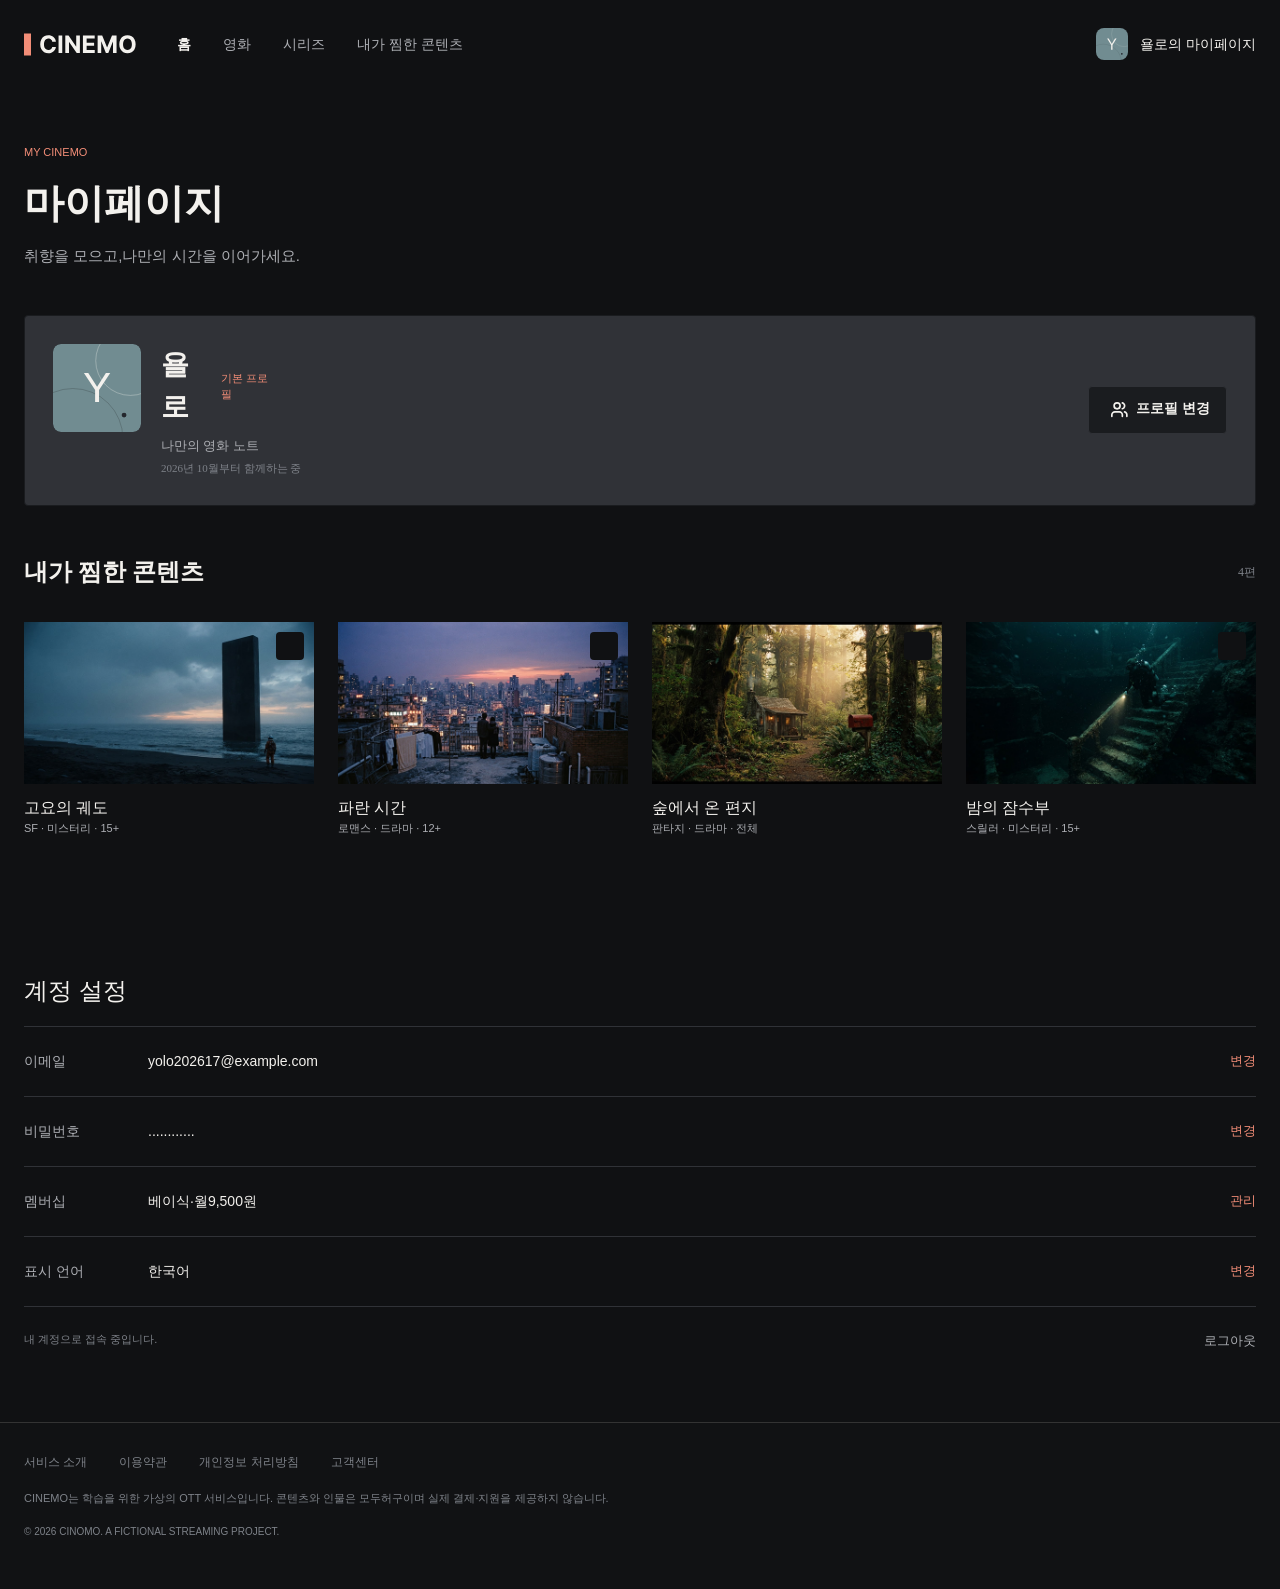
==== commit e51ea35a: "완료본" ====
--- a/mypage.html
+++ b/mypage.html
@@ -8,7 +8,7 @@
     <link rel="stylesheet" href="./styles/style.css" />
   </head>
   <body>
-    <header class="header">
+    <header class="header2">
       <div class="header-left">
         <h1 class="logo">
           <a href="./index.html">
@@ -43,150 +43,273 @@
         <img src="./assets/y-.svg" alt="" class="avatar" />
         <span>욜로의 마이페이지</span>
       </a>
-  </header>
+    </header>
   <main class="mypage-2">
-    <section class="mainpage">
-      <p class="sub-title">MY CINEMO</p>
-      <h1 class="mypage">마이페이지</h1>
-      <p class="description">취향을 모으고,나만의 시간을 이어가세요.</p>
-    </section>
-    <section class="mypage-profile">
-      <div class="mypage-img">
-        <img class="profile-img" src="assets/Avatar-서연.svg" alt="avatar" />
-        <div class="text-y">Y</div>
-      </div>
-      <div class="profile-text">
-        <div class="profile-b-text">
-          <h2 class="name">욜로</h2>
-          <p class="profile-info">기본 프로필</p>
-        </div>
-        <div class="profile-b-note">
-          <div class="profile-note">
-            <p class="note">나만의 영화 노트</p>
-          </div>
-          <div class="profile-calendar">
-            <p class="calendar">2026년 10월부터 함께하는 중</p>
-          </div>
-        </div>
-      </div>
-      <button class="button-profile">
-        <img src="assets/vector-2.svg" alt="vector" />
-        <p class="profile-change">프로필 변경</p>
-      </button>
-    </section>
-    <article Content-article>
-    <div class="Content-collection-3">
+      <section class="mainpage">
+        <p class="sub-title">MY CINEMO</p>
+        <h2 class="mypage">마이페이지</h2>
+        <p class="description">취향을 모으고,나만의 시간을 이어가세요.</p>
+      </section>
+      <section class="mypage-profile">
+        <div class="mypage-bigmore">
+          <div class="mypage-big-profile">
+            <div class="mypage-more">
+              <div class="mypage-img">
+                <svg class="profile-img" width="88" height="88" viewBox="0 0 88 88" fill="none" xmlns="http://www.w3.org/2000/svg">
+                    <g clip-path="url(#clip0_2_7749)">
+                    <rect width="88" height="88" rx="8" fill="#718C91"/>
+                    <circle cx="77.44" cy="16.72" r="34.7" stroke="#F3F1ED" stroke-opacity="0.313726"/>
+                    <circle cx="19.8" cy="94.6" r="50.1" stroke="#101113" stroke-opacity="0.188235"/>
+                    <circle cx="71.06" cy="71.06" r="2.42" fill="#24272D"/>
+                      </g>
+                    <defs>
+                    <clipPath id="clip0_2_7749">
+                    <rect width="88" height="88" rx="8" fill="white"/>
+                    </clipPath>
+                  </defs>
+                </svg>
+                <div class="text-y">Y</div>
+              </div>
+            </div>
+
+            <div class="profile-text">
+              <div class="profile-b-text">
+                <h2 class="name">욜로</h2>
+                <p class="profile-info">기본 프로필</p>
+              </div>
+              <div class="profile-b-note">
+                <div class="profile-note">
+                  <p class="note-2">나만의 영화 노트</p>
+                </div>
+              </div>
+              <div class="profile-calendar">
+                <p class="calendar">2026년 10월부터 함께하는 중</p>
+              </div>
+            </div>
+          </div>
+            <div class="button-more">
+              <p class="calendar-2">2026.10 가입</p>
+              <a href="profile.html" class="button-profile">
+                <svg class="profile-b-more" width="17" height="16" viewBox="0 0 17 16" fill="none" xmlns="http://www.w3.org/2000/svg">
+                  <path d="M11.3508 14.35V12.85C11.3508 12.0543 11.0347 11.2913 10.4721 10.7287C9.90941 10.166 9.14629 9.84998 8.35058 9.84998H3.85022C3.0545 9.84998 2.29138 10.166 1.72873 10.7287C1.16607 11.2913 0.849976 12.0543 0.849976 12.85V14.35M11.3508 0.945923C11.9942 1.1127 12.564 1.48837 12.9707 2.01397C13.3775 2.53957 13.5981 3.18534 13.5981 3.84992C13.5981 4.51451 13.3775 5.16028 12.9707 5.68588C12.564 6.21147 11.9942 6.58715 11.3508 6.75392M15.8512 14.3499V12.8499C15.8507 12.1852 15.6294 11.5395 15.2221 11.0141C14.8149 10.4888 14.2446 10.1136 13.601 9.94739M9.10064 3.84998C9.10064 5.50683 7.75738 6.84998 6.1004 6.84998C4.44341 6.84998 3.10016 5.50683 3.10016 3.84998C3.10016 2.19312 4.44341 0.849976 6.1004 0.849976C7.75738 0.849976 9.10064 2.19312 9.10064 3.84998Z" stroke-width="1.7" stroke-linecap="round" stroke="#F3F1ED"/>
+                </svg>
+                <p class="profile-change">프로필 변경</p>
+              </a>
+            </div>
+          </div>
+      </section>
+
+      <article class="Content-article">
+        <div class="Content-collection-3">
           <article class="Collection-introduction">
             <div class="Section-heading">
               <h2 class="title">내가 찜한 콘텐츠</h2>
               <p class="section-note">4편</p>
             </div>
           </article>
-      <section>
-        <ul class="Horizontal-scroll-content-2">
-        <li>
-          <figure class="content-card-11">
-            <img src="./assets/Image quiet-orbit.png" alt=""/>
-            <button type="button" class="bookmark-btn" aria-label="선택">
-              <img src="./assets/Saved marker.svg" class="checkbox" />
-            </button>
-            <figcaption class="Content-details">
-              <p>고요의 궤도</p>
-              <p>SF · 미스터리 · 15+</p>
-            </figcaption>
-          </figure>
-        </li>
-        <li>
-          <figure class="content-card-22">
-            <img src="./assets/Image blue-hour.png" alt=""/>
-            <button type="button" class="bookmark-btn" aria-label="선택">
-              <img src="./assets/Saved marker.svg" class="checkbox" />
-            </button>
-            <figcaption class="Content-details">
-              <p>파란 시간</p>
-              <p>로맨스 · 드라마 · 12+</p>
-            </figcaption>
-          </figure>
-        </li>
-        <li>
-          <figure class="content-card-33">
-            <img src="./assets/Image forest-letter.png" alt=""/>
-            <button type="button" class="bookmark-btn" aria-label="선택">
-              <img src="./assets/Saved marker.svg" class="checkbox" />
-            </button>
-            <figcaption class="Content-details">
-              <p>숲에서 온 편지</p>
-              <p>판타지 · 드라마 · 전체</p>
-            </figcaption>
-          </figure>
-        </li>
-        <li>
-          <figure class="content-card-44">
-            <img src="./assets/Image night-diver.png" alt=""/>
-            <button type="button" class="bookmark-btn" aria-label="선택">
-              <img src="./assets/Saved marker.svg" class="checkbox" />
-            </button>
-            <figcaption class="Content-details">
-              <p>밤의 잠수부</p>
-              <p>스릴러 · 미스터리 · 15+</p>
-            </figcaption>
-          </figure>
-        </li>
-      </ul>
-    </div>
-  </article>
-    <airtlcle class="page-setting">
-      <div class="title-setting">
-      <div><h1 class="setting">계정 설정</h1></div>
-      <hr class="line" />
-      <div class="title-email">
-        <span class="b-label">이메일</span>
-        <span class="b-password">yolo202617@example.com</span>
-        <span class="b-style">변경</span>
-      </div>
-      <hr class="line" />
-      <div class="title-password">
-        <span class="b-label">비밀번호</span>
-        <span class="b-password">............</span>
-        <span class="b-style">변경</span>
-      </div>
-      <hr class="line" />
-      <div class="title-membership">
-        <span class="b-label">멤버십</span>
-        <span class="b-password">베이식·월9,500원</span>
-        <span class="b-style">변경</span>
-      </div>
-      <hr class="line" />
-      <div class="title-language">
-        <span class="b-label">표시 언어</span>
-        <span class="b-password">한국어</span>
-        <span class="b-style">변경</span>
-      </div>
-      <hr class="line" />
-      <div class="title-logout">
-        <p class="title-b-logout">내 계정으로 접속 중입니다.</p>
-        <span class="text-logout">로그아웃</span>
-      </div>
-    </div>
-    </airtlcle>
-  </main>
+          <section>
+            <ul class="Horizontal-scroll-content-2">
+              <li>
+                <figure class="content-card-11">
+                  <div>
+                    <img src="./assets/Image quiet-orbit.png" alt=""/>
+                    <div class="checkbox-container">
+                      <input type="checkbox" id="checkbox1">
+                      <label for="checkbox1">
+                      <svg 
+                          aria-hidden="true"
+                          width="28"
+                          height="28"
+                          viewBox="0 0 28 28"
+                          fill="none"
+                          xmlns="http://www.w3.org/2000/svg"
+                        >
+                        <rect
+                            width="28"
+                            height="28"
+                            rx="4"
+                            fill="#101113"
+                            fill-opacity="0.85098"
+                        />
+                        <path
+                            d="M19.3328 10L12.0002 17.3328L8.66721 13.9997"
+                            stroke-width="1.7"
+                            stroke-linecap="round"
+                            stroke="#F28D77"
+                          />
+                        </svg>
+                      </label>
+                    </div>
+                  </div>
+            
+                  <figcaption class="Content-details">
+                    <p>고요의 궤도</p>
+                    <p>SF · 미스터리 · 15+</p>
+                  </figcaption>
+                </figure>
+              </li>
+              <li>
+                <figure class="content-card-22">
+                  
+                <div>
+                  <img src="./assets/Image blue-hour.png" alt=""/>
+                  <div class="checkbox-container">
+                    <input type="checkbox" id="checkbox2">
+                    <label for="checkbox2">
+                      <svg
+                          width="28"
+                          height="28"
+                          viewBox="0 0 28 28"
+                          fill="none"
+                          xmlns="http://www.w3.org/2000/svg"
+                        >
+                          <rect
+                            width="28"
+                            height="28"
+                            rx="4"
+                            fill="#101113"
+                            fill-opacity="0.85098"
+                          />
+                          <path
+                            d="M19.3328 10L12.0002 17.3328L8.66721 13.9997"
+                            stroke-width="1.7"
+                            stroke-linecap="round"
+                            stroke="#F28D77"
+                          />
+                        </svg>
+                    </label>
+                  </div>
+                </div>
+                  <figcaption class="Content-details">
+                    <p>파란 시간</p>
+                    <p>로맨스 · 드라마 · 12+</p>
+                  </figcaption>
+                </figure>
+              </li>
+              <li>
+                <figure class="content-card-33">
+                  <div>
+                  <img src="./assets/Image forest-letter.png" alt=""/>
+                  <div class="checkbox-container">
+                    <input type="checkbox" id="checkbox3">
+                    <label for="checkbox3">
+                      <svg
+                          width="28"
+                          height="28"
+                          viewBox="0 0 28 28"
+                          fill="none"
+                          xmlns="http://www.w3.org/2000/svg"
+                        >
+                          <rect
+                            width="28"
+                            height="28"
+                            rx="4"
+                            fill="#101113"
+                            fill-opacity="0.85098"
+                          />
+                          <path
+                            d="M19.3328 10L12.0002 17.3328L8.66721 13.9997"
+                            stroke-width="1.7"
+                            stroke-linecap="round"
+                            stroke="#F28D77"
+                          />
+                        </svg>
+                    </label>
+                  </div>
+                  <figcaption class="Content-details">
+                    <p>숲에서 온 편지</p>
+                    <p>판타지 · 드라마 · 전체</p>
+                  </figcaption>
+                </figure>
+              </li>
+              <li>
+                <figure class="content-card-44">
+                  <div>
+                  <img src="./assets/Image night-diver.png" alt=""/>
+                  <div class="checkbox-container">
+                    <input type="checkbox" id="checkbox4">
+                    <label for="checkbox4">
+                      <svg
+                          width="28"
+                          height="28"
+                          viewBox="0 0 28 28"
+                          fill="none"
+                          xmlns="http://www.w3.org/2000/svg"
+                        >
+                          <rect
+                            width="28"
+                            height="28"
+                            rx="4"
+                            fill="#101113"
+                            fill-opacity="0.85098"
+                          />
+                          <path
+                            d="M19.3328 10L12.0002 17.3328L8.66721 13.9997"
+                            stroke-width="1.7"
+                            stroke-linecap="round"
+                            stroke="#F28D77"
+                          />
+                        </svg>
+                    </label>
+                  </div>
+                  <figcaption class="Content-details">
+                    <p>밤의 잠수부</p>
+                    <p>스릴러 · 미스터리 · 15+</p>
+                  </figcaption>
+                </figure>
+              </li>
+            </ul>
+          </section>
+        </div>
+      </article>
+      <airtlcle class="page-setting">
+        <div class="title-setting">
+          <div>
+            <h1 class="setting">계정 설정</h1>
+          </div>
+          <div class="title-email">
+            <span class="b-label">이메일</span>
+            <span class="b-password">yolo202617@example.com</span>
+            <span class="b-style">변경</span>
+          </div>
+          <div class="title-password">
+            <span class="b-label">비밀번호</span>
+            <span class="b-password">............</span>
+            <span class="b-style">변경</span>
+          </div>
+          <div class="title-membership">
+            <span class="b-label">멤버십</span>
+            <span class="b-password">베이식·월9,500원</span>
+            <span class="b-style">관리</span>
+          </div>
+          <div class="title-language">
+            <span class="b-label">표시 언어</span>
+            <span class="b-password">한국어</span>
+            <span class="b-style">변경</span>
+          </div>
+          <div class="title-logout">
+            <p class="title-b-logout">내 계정으로 접속 중입니다.</p>
+            <span class="text-logout">로그아웃</span>
+          </div>
+        </div>
+      </airtlcle>
+    </main>
     <footer class="footer">
-      <div class="foot-inner">
-        <nav class="footer-nav" aria lavbel="하단 메뉴">
-          <a href="#">서비스 소개</a>
-          <a href="#">이용약관</a>
-          <a href="#">개인정보 처리방침</a>
-          <a href="#">고객센터</a>
-        </nav>
-        <p class="footer-description">
+        <div class="footer-inner">
+          <nav class="footer-nav" aria lavbel="하단 메뉴">
+            <a href="#">서비스 소개</a>
+            <a href="#">이용약관</a>
+            <a href="#">개인정보 처리방침</a>
+            <a href="#">고객센터</a>
+          </nav>
+          <p class="footer-description">
           CINEMO는 학습을 위한 가상의 OTT 서비스입니다. 콘텐츠와 인물은
           모두허구이며 실제 결제·지원을 제공하지 않습니다.
-        </p>
-        <p class="footer-copy">
+          </p>
+          <p class="footer-copy">
           &copy; 2026 CINOMO. A FICTIONAL STREAMING PROJECT.
-        </p>
-      </div>
-      
-    </footer>
+          </p>
+       </div>
+    </footer>   
   </body>
 </html>
--- a/styles/style.css
+++ b/styles/style.css
@@ -3,6 +3,16 @@
   padding: 0;
   box-sizing: border-box;
 }
+.all-main {
+  display: flex;
+  flex-direction: column;
+  justify-content: center;
+  align-items: center;
+  max-width: 1440px;
+  width: 100%;
+  margin: 0% auto;
+  padding-top: 116px;
+}
 
 body {
   min-height: 100vh;
@@ -16,10 +26,13 @@
 .scene {
   display: flex;
   flex-direction: column;
-  align-items: center;
+  gap: 16px;
   background-color: #101113;
   color: #f3f1ed;
   font-family: "Noto Sans KR", sans-serif;
+  padding-bottom: 40px;
+  padding-left: 40px;
+  padding-right: 40px;
 }
 .scene-description {
   font-family: "inter", sans-serif;
@@ -57,7 +70,7 @@
   width: 728px;
   height: 209px;
   gap: 40px;
-  margin: 56px auto;
+  padding-top: 16px;
 }
 .img-con {
   position: relative;
@@ -78,6 +91,13 @@
   color: #f3f1ed;
 }
 
+.teo {
+  display: flex;
+  flex-direction: column;
+  justify-content: center;
+  gap: 12px 6px;
+}
+
 .yolo {
   font-family: "Noto Sans kR", sans-serif;
   font-style: medium;
@@ -86,18 +106,22 @@
   line-height: 100%;
   text-align: center;
   color: #f3f1ed;
-  margin-top: 16px;
-}
-
-.note {
+  padding-top: 15px;
+}
+.note-book {
   font-family: "Noto Sans kR", sans-serif;
   font-style: regular;
   font-weight: 400;
   font-size: 11px;
   line-height: 100%;
+  color: #acaeb3;
   text-align: center;
-  color: #acaeb3;
-  margin-top: 12px;
+}
+
+.pencil-box {
+  display: flex;
+  justify-content: center;
+  padding-top: 60px;
 }
 
 .profile-manage {
@@ -111,6 +135,16 @@
   gap: 8px;
   margin: 56px auto 0;
 }
+.pencil {
+  display: flex;
+  justify-content: center;
+  align-items: center;
+  width: 138px;
+  height: 48px;
+  border: 1px solid #303237;
+  padding: 22px 0px;
+  gap: 8px;
+}
 .profile-settings {
   font-family: "Noto Sans kR", sans-serif;
   font-style: bold;
@@ -119,20 +153,43 @@
   line-height: 100%;
   color: #f3f1ed;
   gap: 8px;
-  margin-right: 8px;
-}
-
+  text-align: center;
+}
+.end-end {
+  font-family: "Noto Sans kR", sans-serif;
+  font-style: regular;
+  font-weight: 400;
+  font-size: 11px;
+  font-family: "Noto Sans KR";
+  color: #7e8289;
+  text-align: center;
+  line-height: 100%;
+  padding-top: 120px;
+}
 .header {
   width: 100%;
   max-width: 1440px;
   margin: 0 auto;
   height: 88px;
+  background-color: #101113;
+  display: flex;
+  align-items: center;
+  justify-content: space-between;
   padding: 0 24px;
+}
+
+.header2 {
+  width: 100%;
+  max-width: 1440px;
+  margin: 0 auto;
+  height: 88px;
   background-color: #101113;
   display: flex;
   align-items: center;
   justify-content: space-between;
-}
+  padding: 0 24px;
+}
+
 .header-left {
   display: flex;
   align-items: center;
@@ -204,6 +261,7 @@
   border-top: 1px solid #333333;
   padding-top: 40px 24px;
 }
+
 .footer-inner {
   width: 100%;
   height: 166px;
@@ -457,7 +515,457 @@
   line-height: 100%;
 }
 
-/* 기본: Desktop (1024px 이상) */
+.Content-details {
+  margin-top: 12px;
+}
+
+.Content-collection {
+  height: auto;
+  margin-top: 40px;
+}
+.Content-collection-2 {
+  margin-top: 48px;
+  margin-bottom: 64px;
+}
+
+.Content-collection-3 {
+  margin-top: 48px;
+  margin-bottom: 64px;
+}
+
+.Collection-introduction-Main {
+  margin-bottom: 24px;
+  padding: 0 24px;
+}
+
+.Collection-introduction {
+  margin-bottom: 24px;
+}
+
+.Section-heading {
+  display: flex;
+  flex-direction: row;
+  justify-content: space-between;
+  padding-bottom: 8px;
+}
+
+.Section-heading-2 {
+  display: flex;
+  flex-direction: row;
+  justify-content: space-between;
+  padding-bottom: 8px;
+  padding-left: 24px;
+  padding-right: 24px;
+}
+
+.Collection-description {
+  justify-content: flex-start;
+  font-size: 12px;
+  color: #acaeb3;
+  font-family: "Noto Sans KR";
+  font-weight: normal;
+  padding-bottom: 20px;
+}
+
+.Collection-description-2 {
+  justify-content: flex-start;
+  font-size: 12px;
+  color: #acaeb3;
+  font-family: "Noto Sans KR";
+  font-weight: normal;
+  padding: 0 24px;
+  padding-bottom: 20px;
+}
+
+.Collection-description > p {
+  margin: 0;
+}
+
+.Collection-description-2 > p {
+  margin: 0;
+}
+
+.section-note {
+  align-self: center;
+  color: #7e8289;
+  font-size: 12px;
+  font-family: "Noto Sans KR";
+}
+
+.title {
+  color: #f3f1ed;
+  font-size: 24px;
+  font-weight: bold;
+  font-family: "Noto Sans KR";
+  text-align: left;
+  margin: 0;
+}
+h3 {
+  font-size: 16px;
+  color: #f3f1ed;
+  gap: 8px;
+  margin-right: 8px;
+  font-weight: Medium;
+}
+
+.Horizontal-scroll-content {
+  display: flex;
+  flex-direction: row;
+  justify-content: space-between;
+  gap: 24px;
+  width: 100%;
+  padding-left: 24px;
+  padding-right: 24px;
+}
+
+.Horizontal-scroll-content-2 {
+  display: flex;
+  flex-direction: row;
+  justify-content: space-between;
+  gap: 24px;
+}
+
+.Horizontal-scroll-content article {
+  flex: 1;
+  min-width: 0;
+}
+
+.Content-details p:nth-child(1) {
+  color: #f3f1ed;
+  font-size: 16px;
+  font-weight: medium;
+}
+
+.Content-details p:nth-child(2) {
+  font-size: 11px;
+  color: #acaeb3;
+  font-weight: regular;
+}
+
+.end {
+  margin-top: 150px;
+  font-family: "Noto Sans kR", sans-serif;
+  font-style: regular;
+  font-weight: 400;
+  font-size: 11px;
+  font-family: "Noto Sans KR";
+  color: #7e8289;
+  text-align: center;
+  line-height: 100%;
+}
+
+.content-card-11 {
+  position: relative;
+  margin-left: 0;
+  margin-right: 0;
+}
+
+.checkbox {
+  position: absolute;
+  top: 10px;
+  right: 10px;
+  width: 28px;
+  height: 28px;
+}
+
+.content-card-22 {
+  margin-left: 0;
+  margin-right: 0;
+  position: relative;
+}
+
+.content-card-33 {
+  position: relative;
+  margin-left: 0;
+}
+
+.sub-title {
+  color: #f28d77;
+  font-size: 11px;
+  margin-top: 56px;
+}
+.mypage {
+  color: #f3f1ed;
+  font-size: 40px;
+  font-weight: 700;
+  gap: 12px;
+}
+.description {
+  color: #acaeb3;
+  font-size: 15px;
+}
+.mainpage {
+  display: flex;
+  flex-direction: column;
+  gap: 12px;
+}
+
+.mypage-profile {
+  border: 1px solid #1a1c1f;
+  display: flex;
+  flex-direction: row;
+  align-items: center;
+  opacity: 1;
+  border-radius: 4px;
+  gap: 28px;
+  background-color: #303237;
+  padding: 28px;
+  margin: 48px 0px 0px;
+}
+.button-profile {
+  border: 1px solid #303237;
+  display: flex;
+  flex-direction: row;
+  align-items: center;
+  margin-left: auto;
+  white-space: nowrap;
+  background-color: #1a1c1f;
+  height: 48px;
+  padding-right: 22px;
+  padding-left: 22px;
+  gap: 8px;
+  opacity: 1;
+  border-radius: 4px;
+  border-width: 1px;
+}
+
+.profile-change {
+  font-size: 14px;
+  width: 68px;
+  height: 17px;
+  color: #f3f1ed;
+  opacity: 1;
+  font-family: Noto Sans KR;
+  font-weight: 700;
+  font-size: 14px;
+  line-height: 100%;
+  letter-spacing: 0%;
+}
+.name {
+  color: #f3f1ed;
+  width: 52px;
+  font-size: 28px;
+  font-weight: 700;
+}
+.profile-info {
+  width: 54px;
+  height: 13px;
+  opacity: 1;
+  font-family: Noto Sans KR;
+  font-weight: 400;
+  font-size: 11px;
+  color: #f28d77;
+  display: flex;
+  align-items: center;
+}
+
+.note-2 {
+  height: 16px;
+  font-family: Noto Sans KR;
+  font-weight: 400;
+  font-size: 13px;
+  color: #acaeb3;
+  text-align: left;
+}
+.calendar {
+  opacity: 1;
+  font-family: Noto Sans KR;
+  font-size: 11px;
+  color: #7e8289;
+}
+.calendar-2 {
+  display: none;
+}
+
+.mypage-bigmore {
+  display: flex;
+  width: 100%;
+  justify-content: space-between;
+}
+.mypage-big-profile {
+  display: flex;
+  flex-direction: row;
+  gap: 20px;
+}
+
+.mypage-img {
+  width: 88px;
+  height: 88px;
+  border-radius: 8px;
+  align-items: center;
+  position: relative;
+  display: inline-block;
+}
+.profile-img {
+  width: 100%;
+  height: 100%;
+  border-radius: 1px;
+  display: flex;
+  align-items: center;
+  justify-content: center;
+}
+
+.text-y {
+  position: absolute;
+  top: 50%;
+  left: 50%;
+  transform: translate(-50%, -50%);
+  display: flex;
+  color: #f3f1ed;
+  font-size: 42.24px;
+}
+.setting {
+  height: 29px;
+  font-size: 24px;
+  color: #f3f1ed;
+  margin: 0px 0px 24px;
+}
+
+.profile-b-text {
+  display: flex;
+  flex-direction: row;
+  gap: 8px;
+  align-items: center;
+}
+
+.b-label {
+  width: 180px;
+  height: 17px;
+  font-size: 14px;
+  font-family: Noto Sans KR;
+  font-weight: 400px;
+  color: #acaeb3;
+}
+.mypage-2 {
+  width: 100%;
+  max-width: 1440px;
+  margin: 0 auto;
+  padding: 0 24px 24px;
+}
+.line {
+  color: #303237;
+}
+.b-password {
+  font-size: 14px;
+  font-weight: 400;
+  color: #f3f1ed;
+  margin: 0px 24px;
+}
+.b-style {
+  font-size: 13px;
+  font-weight: 400;
+  color: #f28d77;
+  cursor: pointer;
+  transition: 0.15s;
+}
+.title-b-logout {
+  font-size: 11px;
+  font-weight: 400;
+  color: #7e8289;
+}
+.text-logout {
+  font-size: 13px;
+  font-weight: 400;
+  color: #acaeb3;
+  cursor: pointer;
+  transition: 0.15s;
+}
+.title-logout {
+  display: flex;
+  justify-content: space-between;
+  padding: 24px 0px;
+}
+.title-email {
+  grid-template-columns: 100px 1fr auto;
+  display: grid;
+  border-top: 1px solid #303237;
+  padding: 24px 0px;
+  border-top: 1px solid #303237;
+}
+.title-password {
+  grid-template-columns: 100px 1fr auto;
+  display: grid;
+  border-top: 1px solid #303237;
+  padding: 24px 0px;
+}
+.title-membership {
+  grid-template-columns: 100px 1fr auto;
+  display: grid;
+  border-top: 1px solid #303237;
+  padding: 24px 0px;
+}
+.title-language {
+  grid-template-columns: 100px 1fr auto;
+  display: grid;
+  border-top: 1px solid #303237;
+  padding: 24px 0px;
+  border-bottom: 1px solid #303237;
+}
+.title-setting {
+  margin: 48px 0px 0px;
+}
+.profile-text {
+  display: flex;
+  flex-direction: column;
+  gap: 8px;
+}
+.button-more {
+  display: flex;
+  align-items: center;
+}
+
+.content-card-44 {
+  position: relative;
+  margin-left: 0;
+  margin-right: 0;
+}
+
+.page-setting {
+  padding-left: 64px;
+  padding-right: 64px;
+}
+
+.checkbox-container {
+  position: absolute;
+  top: 10px;
+  right: 10px;
+  width: 28px;
+  height: 28px;
+  border-radius: 4px;
+  background-color: #101113;
+}
+
+input[type="checkbox"] {
+  margin: 0;
+  width: 28px;
+  height: 28px;
+  opacity: 1;
+  cursor: pointer;
+  position: absolute;
+  top: 10px;
+  right: 10px;
+  appearance: none;
+
+  border: 0.3px solid #1a1c1f;
+  background-color: #1a1c1f;
+  opacity: 0;
+}
+input + label {
+  display: none;
+  justify-content: center;
+  align-items: center;
+  width: 28px;
+  height: 28px;
+  position: absolute;
+  top: 50%;
+  left: 50%;
+  transform: translate(-50%, -50%);
+  cursor: pointer;
+}
+
+input[type="checkbox"]:checked + label {
+  display: flex;
+}
 
 /* Tablet */
 @media (max-width: 1023px) {
@@ -468,7 +976,7 @@
   .header {
     width: 100%;
     height: 120px;
-    padding: 16px 24px;
+    padding: 16px 16px;
     background-color: #101113;
 
     display: flex;
@@ -523,6 +1031,9 @@
     display: flex;
     flex-direction: column;
     gap: 20px;
+    padding-left: 24px;
+    padding-right: 24px;
+    padding-top: 40px;
   }
   .footer-nav {
     display: flex;
@@ -552,7 +1063,6 @@
     width: 100%;
     padding-top: 260px;
     padding-bottom: 36px;
-    padding-right: 24px;
     gap: 20px;
   }
   .title-ko {
@@ -590,524 +1100,111 @@
     gap: 16px;
     width: 100%;
   }
-}
-
-.Content-details {
-  margin-top: 12px;
-}
-
-.Content-collection {
-  height: auto;
-  margin-top: 40px;
-}
-.Content-collection-2 {
-  margin-top: 48px;
-  margin-bottom: 64px;
-}
-
-.Content-collection-3 {
-  margin-top: 48px;
-  margin-bottom: 64px;
-}
-
-.Collection-introduction {
-  padding-bottom: 20px;
-  padding: 0 24px;
-}
-
-.Section-heading {
-  display: flex;
-  flex-direction: row;
-  justify-content: space-between;
-  padding-bottom: 8px;
-}
-
-.Section-heading-2 {
-  display: flex;
-  flex-direction: row;
-  justify-content: space-between;
-  padding-bottom: 8px;
-  padding-left: 24px;
-  padding-right: 24px;
-}
-
-.Collection-description {
-  justify-content: flex-start;
-  font-size: 12px;
-  color: #acaeb3;
-  font-family: "Noto Sans KR";
-  font-weight: normal;
-  padding-bottom: 20px;
-}
-
-.Collection-description-2 {
-  justify-content: flex-start;
-  font-size: 12px;
-  color: #acaeb3;
-  font-family: "Noto Sans KR";
-  font-weight: normal;
-  padding: 0 24px;
-  padding-bottom: 20px;
-}
-
-.Collection-description > p {
-  margin: 0;
-}
-
-.Collection-description-2 > p {
-  margin: 0;
-}
-
-.section-note {
-  align-self: center;
-  color: #7e8289;
-  font-size: 12px;
-  font-family: "Noto Sans KR";
-}
-
-.title {
-  color: #f3f1ed;
-  font-size: 24px;
-  font-weight: bold;
-  font-family: "Noto Sans KR";
-  text-align: left;
-  margin: 0;
-}
-h3 {
-  font-size: 16px;
-  color: #f3f1ed;
-  gap: 8px;
-  margin-right: 8px;
-  font-weight: Medium;
-}
-
-.Horizontal-scroll-content {
-  display: flex;
-  flex-direction: row;
-  justify-content: space-between;
-  gap: 24px;
-  width: 100%;
-  padding-left: 24px;
-  padding-right: 24px;
-}
-
-.Horizontal-scroll-content-2 {
-  display: flex;
-  flex-direction: row;
-  justify-content: space-between;
-  gap: 24px;
-}
-
-.Horizontal-scroll-content article {
-  flex: 1;
-  min-width: 0;
-}
-
-.Content-details p:nth-child(1) {
-  color: #f3f1ed;
-  font-size: 16px;
-  font-weight: medium;
-}
-
-.Content-details p:nth-child(2) {
-  font-size: 11px;
-  color: #acaeb3;
-  font-weight: regular;
-}
-
-.end {
-  margin-top: 150px;
-  font-family: "Noto Sans kR", sans-serif;
-  font-style: regular;
-  font-weight: 400;
-  font-size: 11px;
-  font-family: "Noto Sans KR";
-  color: #7e8289;
-  text-align: center;
-  line-height: 100%;
-}
-
-.content-card-11 {
-  position: relative;
-  margin-left: 0;
-  margin-right: 0;
-}
-
-.checkbox {
-  position: absolute;
-  top: 10px;
-  right: 10px;
-  width: 28px;
-  height: 28px;
-}
-
-.content-card-22 {
-  margin-left: 0;
-  margin-right: 0;
-  position: relative;
-}
-
-.content-card-33 {
-  position: relative;
-  margin-left: 0;
-}
-
-.sub-title {
-  color: #f28d77;
-  font-size: 11px;
-}
-.mypage {
-  color: #f3f1ed;
-  font-size: 40px;
-  font-weight: 700;
-}
-.description {
-  color: #acaeb3;
-  font-size: 15px;
-}
-.mainpage {
-  display: flex;
-  flex-direction: column;
-}
-.mypage-profile {
-  border: 1px solid #1a1c1f;
-  display: flex;
-  flex-direction: row;
-  align-items: center;
-  opacity: 1;
-  border-radius: 4px;
-  gap: 28px;
-  background-color: #303237;
-  padding: 28px;
-  margin: 48px 0px 0px;
-}
-.button-profile {
-  border: 1px solid #303237;
-  display: flex;
-  flex-direction: row;
-  align-items: center;
-  margin-left: auto;
-  white-space: nowrap;
-  background-color: #1a1c1f;
-  height: 48px;
-  padding-right: 22px;
-  padding-left: 22px;
-  gap: 8px;
-  opacity: 1;
-  border-radius: 4px;
-  border-width: 1px;
-}
-
-.profile-change {
-  font-size: 14px;
-  width: 68px;
-  height: 17px;
-  color: #f3f1ed;
-  opacity: 1;
-  font-family: Noto Sans KR;
-  font-weight: 700;
-  font-size: 14px;
-  line-height: 100%;
-  letter-spacing: 0%;
-}
-.name {
-  color: #f3f1ed;
-  width: 52px;
-  font-size: 28px;
-  font-weight: 700;
-}
-.profile-info {
-  width: 54px;
-  height: 13px;
-  opacity: 1;
-  font-family: Noto Sans KR;
-  font-weight: 400;
-  font-size: 11px;
-  color: #f28d77;
-  display: flex;
-  align-items: center;
-}
-
-.note-2 {
-  height: 16px;
-  font-family: Noto Sans KR;
-  font-weight: 400;
-  font-size: 13px;
-  color: #acaeb3;
-  text-align: left;
-}
-.calendar {
-  opacity: 1;
-  font-family: Noto Sans KR;
-  font-size: 11px;
-  color: #7e8289;
-}
-.mypage-img {
-  width: 88px;
-  height: 88px;
-  border-radius: 8px;
-  align-items: center;
-  position: relative;
-  display: inline-block;
-}
-.profile-img {
-  width: 100%;
-  height: 100%;
-  border-radius: 1px;
-  display: flex;
-  align-items: center;
-  justify-content: center;
-}
-
-.text-y {
-  position: absolute;
-  top: 50%;
-  left: 50%;
-  transform: translate(-50%, -50%);
-  display: flex;
-  color: #f3f1ed;
-  font-size: 42.24px;
-}
-.setting {
-  height: 29px;
-  font-size: 24px;
-  color: #f3f1ed;
-  margin: 0px 0px 24px;
-}
-
-.profile-b-text {
-  display: flex;
-  flex-direction: row;
-  gap: 8px;
-  align-items: center;
-}
-
-.b-label {
-  width: 180px;
-  height: 17px;
-  font-size: 14px;
-  font-family: Noto Sans KR;
-  font-weight: 400px;
-  color: #acaeb3;
-}
-.mypage-2 {
-  width: 100%;
-  margin: 0 auto;
-  max-width: 1440px;
-}
-.line {
-  color: #303237;
-}
-.b-password {
-  font-size: 14px;
-  font-weight: 400;
-  color: #f3f1ed;
-  margin: 0px 24px;
-}
-.b-style {
-  font-size: 13px;
-  font-weight: 400;
-  color: #f28d77;
-  cursor: pointer;
-  transition: 0.15s;
-}
-.title-b-logout {
-  font-size: 11px;
-  font-weight: 400;
-  color: #7e8289;
-}
-.text-logout {
-  font-size: 13px;
-  font-weight: 400;
-  color: #acaeb3;
-  cursor: pointer;
-  transition: 0.15s;
-}
-.title-logout {
-  display: flex;
-  justify-content: space-between;
-  padding: 24px 0px;
-}
-.title-email {
-  grid-template-columns: 100px 1fr auto;
-  display: grid;
-  border-top: 1px solid #303237;
-  padding: 24px 0px;
-  border-top: 1px solid #303237;
-}
-.title-password {
-  grid-template-columns: 100px 1fr auto;
-  display: grid;
-  border-top: 1px solid #303237;
-  padding: 24px 0px;
-}
-.title-membership {
-  grid-template-columns: 100px 1fr auto;
-  display: grid;
-  border-top: 1px solid #303237;
-  padding: 24px 0px;
-}
-.title-language {
-  grid-template-columns: 100px 1fr auto;
-  display: grid;
-  border-top: 1px solid #303237;
-  padding: 24px 0px;
-  border-bottom: 1px solid #303237;
-}
-.title-setting {
-  margin: 48px 0px 0px;
-}
-.profile-text {
-  display: flex;
-  flex-direction: column;
-  gap: 8px;
-}
-.button-more {
-  display: flex;
-  align-items: center;
-}
-
-.content-card-44 {
-  position: relative;
-  margin-left: 0;
-  margin-right: 0;
-}
-
-.page-setting {
-  padding-left: 64px;
-  padding-right: 64px;
-}
-/* 기본: Desktop (1024px 이상) */
-
-/* Tablet */
-@media (max-width: 1023px) {
-}
-
-/* Mobile */
-@media (max-width: 767px) {
-  .header {
-    width: 100%;
-    height: 120px;
-    padding: 16px 24px;
-    background-color: #101113;
-
+  .description {
     display: flex;
-    justify-content: space-between;
-    align-items: flex-start;
-    box-sizing: border-box;
-  }
-  .header-left {
+    width: 320px;
+  }
+  .title-email {
+    grid-template-columns: 1fr auto;
+    gap: 6px;
+    align-items: center;
+  }
+  .title-password {
+    grid-template-columns: 1fr auto;
+    gap: 6px;
+    align-items: center;
+  }
+  .title-membership {
+    grid-template-columns: 1fr auto;
+    gap: 6px;
+    align-items: center;
+  }
+  .title-language {
+    grid-template-columns: 1fr auto;
+    gap: 6px;
+    align-items: center;
+  }
+  .b-label {
+    grid-column: 1;
+    grid-row: 1;
+  }
+
+  .b-password {
+    grid-column: 1;
+    grid-row: 2;
+    display: flex;
+    margin: 0px;
+  }
+
+  .b-style {
+    grid-column: 2;
+    grid-row: 1 / 3;
+  }
+  .calendar {
+    display: none;
+  }
+  .calendar-2 {
+    display: inline;
+    font-size: 11px;
+    color: #7e8289;
+  }
+  .mypage-big-porfile {
+    display: flex;
+    gap: 20px;
+  }
+  .mypage-bigmore {
     display: flex;
     flex-direction: column;
-    align-items: flex-start;
-    gap: 35px;
-    min-width: 0;
-  }
-  .logo {
-    margin: 5px;
-  }
-  .logo svg {
-    display: block;
-    width: 113px;
-    height: 29px;
-  }
-  .nav {
+    width: 100%;
+  }
+  .button-more {
     display: flex;
     align-items: center;
-    gap: 20px;
-    white-space: nowrap;
-  }
-  .mypage .avatar {
-    display: block;
-    width: 32px;
-    height: 32px;
-    gap: 8px;
-  }
-  .mypage span {
+    justify-content: space-around;
+    width: 100%;
+  }
+  .profile-b-more {
     display: none;
   }
-  .footer {
+  .all-main {
+    padding: 0 16px;
+  }
+
+  .scene-title {
+    font-size: 28px;
+  }
+
+  .scene-subtitle {
+    font-size: 13px;
+  }
+  .pencil-box {
+    margin-top: 140px;
+  }
+  .end-end {
+    transform: translateY(-56px);
+  }
+
+  .profile-box {
+    display: grid;
+    grid-template-columns: repeat(2, 1fr);
     width: 100%;
-    max-width: 100%;
-    height: 170px;
-    padding: 0;
-    box-sizing: border-box;
-    background-color: #111214;
-    border-top: 1px solid #303237;
-  }
-  .footer-inner {
-    width: 100%;
-    height: 100%;
-    padding: 32px 16px;
-    box-sizing: border-box;
-    display: flex;
-    flex-direction: column;
-    gap: 20px;
-  }
-  .footer-nav {
-    display: flex;
-    flex-wrap: nowrap;
-    gap: 10px;
-    margin-bottom: 0;
-  }
-  .footer-description {
-    margin-bottom: 0;
-  }
-  .hero-banner {
-    background-image:
-      linear-gradient(to bottom, rgba(16, 17, 19, 0), rgba(16, 17, 19, 1)),
-      url(../assets/Hero\ quiet-orbit\ \(1\).jpg);
-    background-size: cover;
-    background-repeat: no-repeat;
-    background-position: 100% top;
-    display: flex;
-    flex-direction: column;
-    justify-content: center;
-    align-items: center;
-    min-height: 0;
-    padding: 0 16px;
-  }
-  .hero-story {
-    box-sizing: border-box;
-    width: 100%;
-    padding-top: 260px;
-    padding-bottom: 36px;
+    column-gap: 32px;
+    row-gap: 28px;
+    margin: 0 auto;
+    transform: translatey(-20%);
+    padding-top: 40px;
+  }
+  .scene {
+    padding-top: 56px;
+    padding-left: 24px;
     padding-right: 24px;
-    gap: 20px;
-  }
-  .title-ko {
-    font-size: 40px;
-  }
-  .hero-summary {
-    font-size: 14px;
-  }
-  .hero-aside {
+  }
+  .profile-box svg {
+    width: 136px;
+    height: 136px;
+  }
+
+  .note-book {
     display: none;
   }
-  .Horizontal-scroll-content {
-    overflow-x: auto;
-    display: flex;
-  }
-  .content-card-1,
-  .content-card-2,
-  .content-card-3,
-  .content-card-4 {
-    flex: 0 0 70%;
-  }
-  .Content-details {
-    padding-bottom: 20px;
-  }
-
-  .section-note {
-    display: none;
-  }
-  .title {
-    font-size: 20px;
-  }
-  .Horizontal-scroll-content-2 {
-    display: grid;
-    grid-template-columns: repeat(2, minmax(0, 1fr));
-    gap: 16px;
-    width: 100%;
-  }
-}
+}
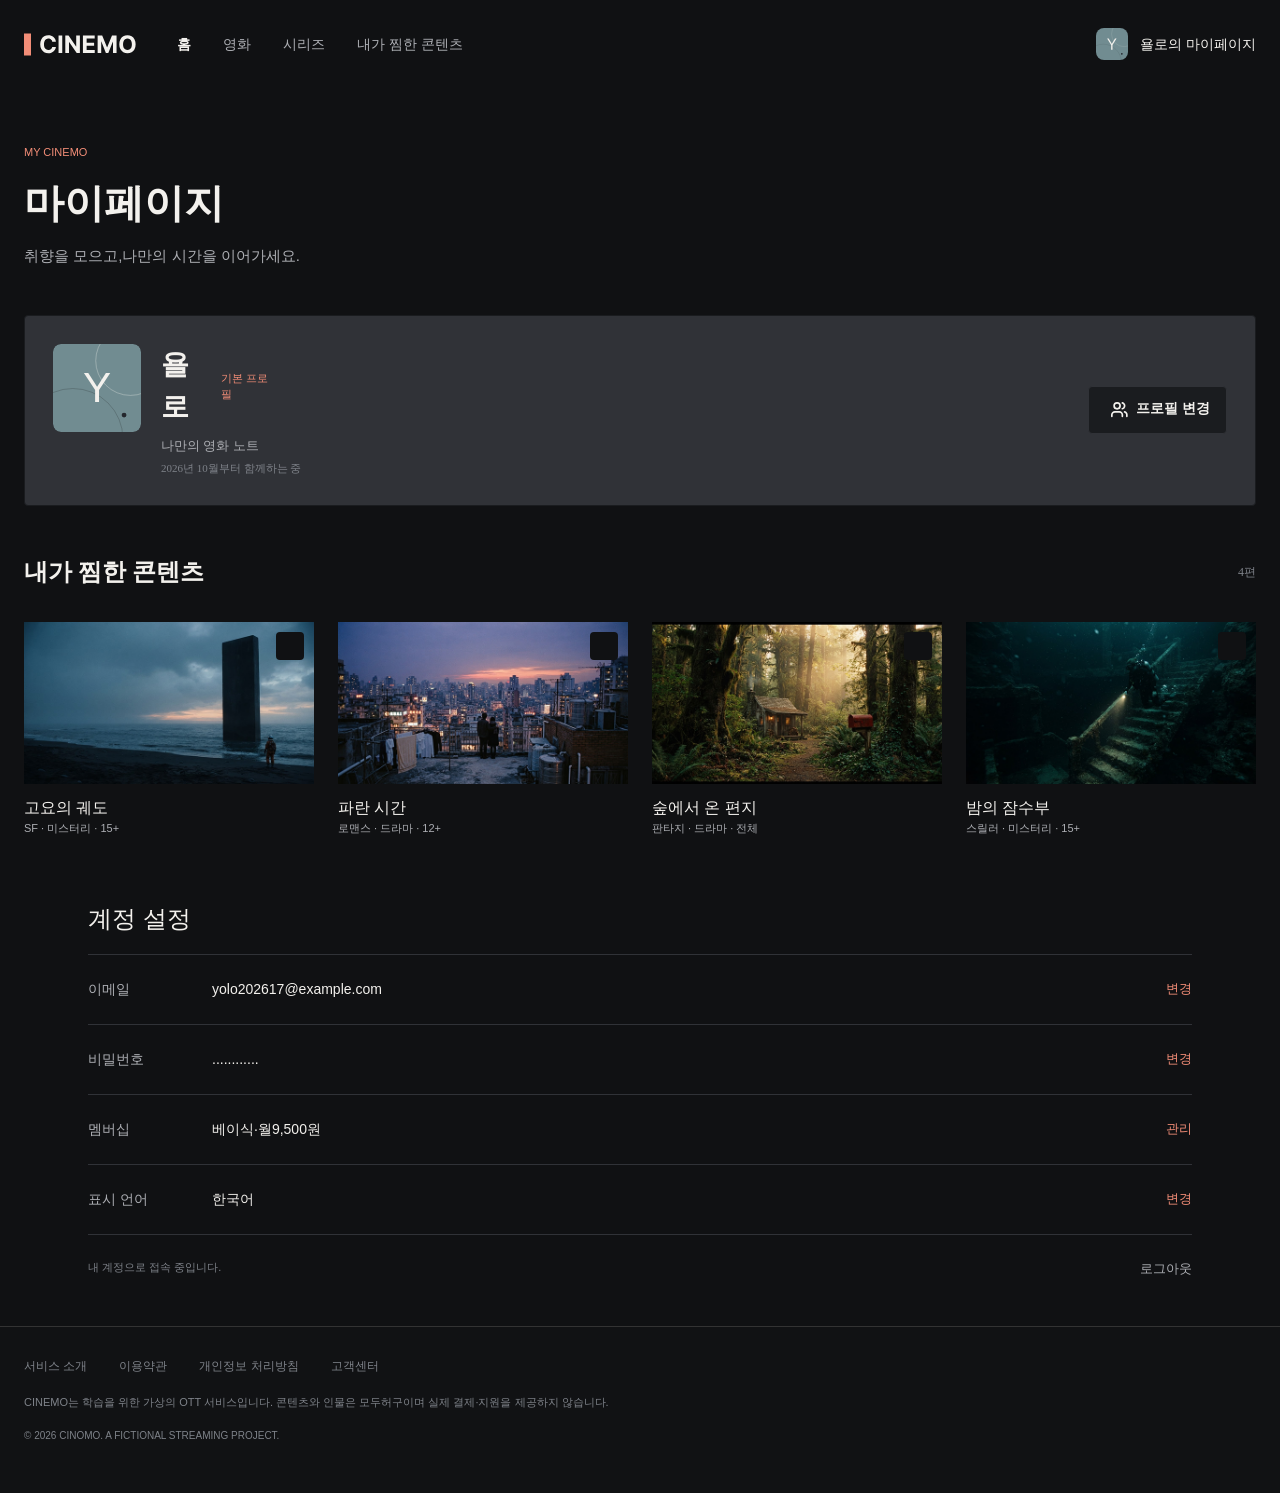
==== commit ac173d06: "sufdjsafn" ====
--- a/mypage.html
+++ b/mypage.html
@@ -23,6 +23,7 @@
                   d="M31.9176 11.6562H28.1847C28.1165 11.1733 27.9773 10.7443 27.767 10.3693C27.5568 9.98864 27.2869 9.66477 26.9574 9.39773C26.6278 9.13068 26.2472 8.92614 25.8153 8.78409C25.3892 8.64205 24.9261 8.57102 24.4261 8.57102C23.5227 8.57102 22.7358 8.79545 22.0653 9.24432C21.3949 9.6875 20.875 10.3352 20.5057 11.1875C20.1364 12.0341 19.9517 13.0625 19.9517 14.2727C19.9517 15.517 20.1364 16.5625 20.5057 17.4091C20.8807 18.2557 21.4034 18.8949 22.0739 19.3267C22.7443 19.7585 23.5199 19.9744 24.4006 19.9744C24.8949 19.9744 25.3523 19.9091 25.7727 19.7784C26.1989 19.6477 26.5767 19.4574 26.9062 19.2074C27.2358 18.9517 27.5085 18.642 27.7244 18.2784C27.946 17.9148 28.0994 17.5 28.1847 17.0341L31.9176 17.0511C31.821 17.8523 31.5795 18.625 31.1932 19.3693C30.8125 20.108 30.2983 20.7699 29.6506 21.3551C29.0085 21.9347 28.2415 22.3949 27.3494 22.7358C26.4631 23.071 25.4602 23.2386 24.3409 23.2386C22.7841 23.2386 21.392 22.8864 20.1648 22.1818C18.9432 21.4773 17.9773 20.4574 17.267 19.1222C16.5625 17.7869 16.2102 16.1705 16.2102 14.2727C16.2102 12.3693 16.5682 10.75 17.2841 9.41477C18 8.07955 18.9716 7.0625 20.1989 6.36364C21.4261 5.65909 22.8068 5.30682 24.3409 5.30682C25.3523 5.30682 26.2898 5.44886 27.1534 5.73295C28.0227 6.01705 28.7926 6.43182 29.4631 6.97727C30.1335 7.51704 30.679 8.17898 31.0994 8.96307C31.5256 9.74716 31.7983 10.6449 31.9176 11.6562ZM38.2543 5.54545V23H34.5639V5.54545H38.2543ZM55.8899 5.54545V23H52.7024L45.1087 12.0142H44.9808V23H41.2905V5.54545H44.5291L52.0632 16.5227H52.2166V5.54545H55.8899ZM58.9389
 23V5.54545H70.7003V8.58807H62.6293V12.7472H70.0952V15.7898H62.6293V19.9574H70.7344V23H58.9389ZM73.6342 5.54545H78.1854L82.9922 17.2727H83.1967L88.0035 5.54545H92.5547V23H88.9751V11.6392H88.8303L84.3132 22.9148H81.8757L77.3587 11.5966H77.2138V23H73.6342V5.54545ZM111.635 14.2727C111.635 16.1761 111.274 17.7955 110.553 19.1307C109.837 20.4659 108.859 21.4858 107.621 22.1903C106.388 22.8892 105.001 23.2386 103.462 23.2386C101.911 23.2386 100.518 22.8864 99.2855 22.1818C98.0526 21.4773 97.0781 20.4574 96.3622 19.1222C95.6463 17.7869 95.2884 16.1705 95.2884 14.2727C95.2884 12.3693 95.6463 10.75 96.3622 9.41477C97.0781 8.07955 98.0526 7.0625 99.2855 6.36364C100.518 5.65909 101.911 5.30682 103.462 5.30682C105.001 5.30682 106.388 5.65909 107.621 6.36364C108.859 7.0625 109.837 8.07955 110.553 9.41477C111.274 10.75 111.635 12.3693 111.635 14.2727ZM107.893 14.2727C107.893 13.0398 107.709 12 107.339 11.1534C106.976 10.3068 106.462 9.66477 105.797 9.22727C105.132 8.78977 104.354 8.57102 103.462 8.57102C102.57 8.57102 101.791 8.78977 101.126 9.22727C100.462 9.66477 99.9446 10.3068 99.5753 11.1534C99.2116 12 99.0298 13.0398 99.0298 14.2727C99.0298 15.5057 99.2116 16.5455 99.5753 17.392C99.9446 18.2386 100.462 18.8807 101.126 19.3182C101.791 19.7557 102.57 19.9744 103.462 19.9744C104.354 19.9744 105.132 19.7557 105.797 19.3182C106.462 18.8807 106.976 18.2386 107.339 17.392C107.709 16.5455 107.893 15.5057 107.893 14.2727Z"
                   fill="#F3F1ED">
+                </path>
               </g>
               <defs>
                 <clipPath id="clip0_2_7494">
@@ -110,9 +111,9 @@
           <section>
             <ul class="Horizontal-scroll-content-2">
               <li>
-                <figure class="content-card-11">
-                  <div>
-                    <img src="./assets/Image quiet-orbit.png" alt=""/>
+                
+                  <div class="content-card-11">
+                    <img src="./assets/image-quiet-orbit.png" alt=""/>
                     <div class="checkbox-container">
                       <input type="checkbox" id="checkbox1">
                       <label for="checkbox1">
@@ -141,6 +142,7 @@
                       </label>
                     </div>
                   </div>
+                  <figure>
             
                   <figcaption class="Content-details">
                     <p>고요의 궤도</p>
@@ -149,10 +151,10 @@
                 </figure>
               </li>
               <li>
-                <figure class="content-card-22">
+                
                   
-                <div>
-                  <img src="./assets/Image blue-hour.png" alt=""/>
+                <div class="content-card-22">
+                  <img src="./assets/image-blue-hour.png" alt=""/>
                   <div class="checkbox-container">
                     <input type="checkbox" id="checkbox2">
                     <label for="checkbox2">
@@ -180,6 +182,8 @@
                     </label>
                   </div>
                 </div>
+                <figure>
+              
                   <figcaption class="Content-details">
                     <p>파란 시간</p>
                     <p>로맨스 · 드라마 · 12+</p>
@@ -187,9 +191,9 @@
                 </figure>
               </li>
               <li>
-                <figure class="content-card-33">
-                  <div>
-                  <img src="./assets/Image forest-letter.png" alt=""/>
+                
+                  <div class="content-card-33">
+                  <img src="./assets/image-forest-letter.png" alt=""/>
                   <div class="checkbox-container">
                     <input type="checkbox" id="checkbox3">
                     <label for="checkbox3">
@@ -216,6 +220,7 @@
                         </svg>
                     </label>
                   </div>
+                  <figure>
                   <figcaption class="Content-details">
                     <p>숲에서 온 편지</p>
                     <p>판타지 · 드라마 · 전체</p>
@@ -223,13 +228,13 @@
                 </figure>
               </li>
               <li>
-                <figure class="content-card-44">
-                  <div>
-                  <img src="./assets/Image night-diver.png" alt=""/>
-                  <div class="checkbox-container">
-                    <input type="checkbox" id="checkbox4">
-                    <label for="checkbox4">
-                      <svg
+                
+                  <div class="content-card-44">
+                    <img src="./assets/image-night-diver.png" alt=""/>
+                    <div class="checkbox-container">
+                      <input type="checkbox" id="checkbox4">
+                      <label for="checkbox4">
+                        <svg
                           width="28"
                           height="28"
                           viewBox="0 0 28 28"
@@ -251,7 +256,9 @@
                           />
                         </svg>
                     </label>
+                    </div>
                   </div>
+                  <figure>
                   <figcaption class="Content-details">
                     <p>밤의 잠수부</p>
                     <p>스릴러 · 미스터리 · 15+</p>
@@ -262,7 +269,7 @@
           </section>
         </div>
       </article>
-      <airtlcle class="page-setting">
+      <article class="page-setting">
         <div class="title-setting">
           <div>
             <h1 class="setting">계정 설정</h1>
@@ -292,11 +299,11 @@
             <span class="text-logout">로그아웃</span>
           </div>
         </div>
-      </airtlcle>
+      </article>
     </main>
     <footer class="footer">
         <div class="footer-inner">
-          <nav class="footer-nav" aria lavbel="하단 메뉴">
+          <nav class="footer-nav" aria-label="하단 메뉴">
             <a href="#">서비스 소개</a>
             <a href="#">이용약관</a>
             <a href="#">개인정보 처리방침</a>
--- a/styles/style.css
+++ b/styles/style.css
@@ -312,7 +312,7 @@
       rgba(16, 17, 19, 0.66),
       rgba(16, 17, 19, 0)
     ),
-    url(../assets/Hero\ quiet-orbit.png);
+    url(../assets/hero\ quiet-orbit.png);
   background-size: 100% 100%;
   background-repeat: no-repeat;
   display: flex;
@@ -1047,7 +1047,7 @@
   .hero-banner {
     background-image:
       linear-gradient(to bottom, rgba(16, 17, 19, 0), rgba(16, 17, 19, 1)),
-      url(../assets/Hero\ quiet-orbit\ \(1\).jpg);
+      url(../assets/hero\ quiet-orbit\ \(1\).jpg);
     background-size: cover;
     background-repeat: no-repeat;
     background-position: 100% top;
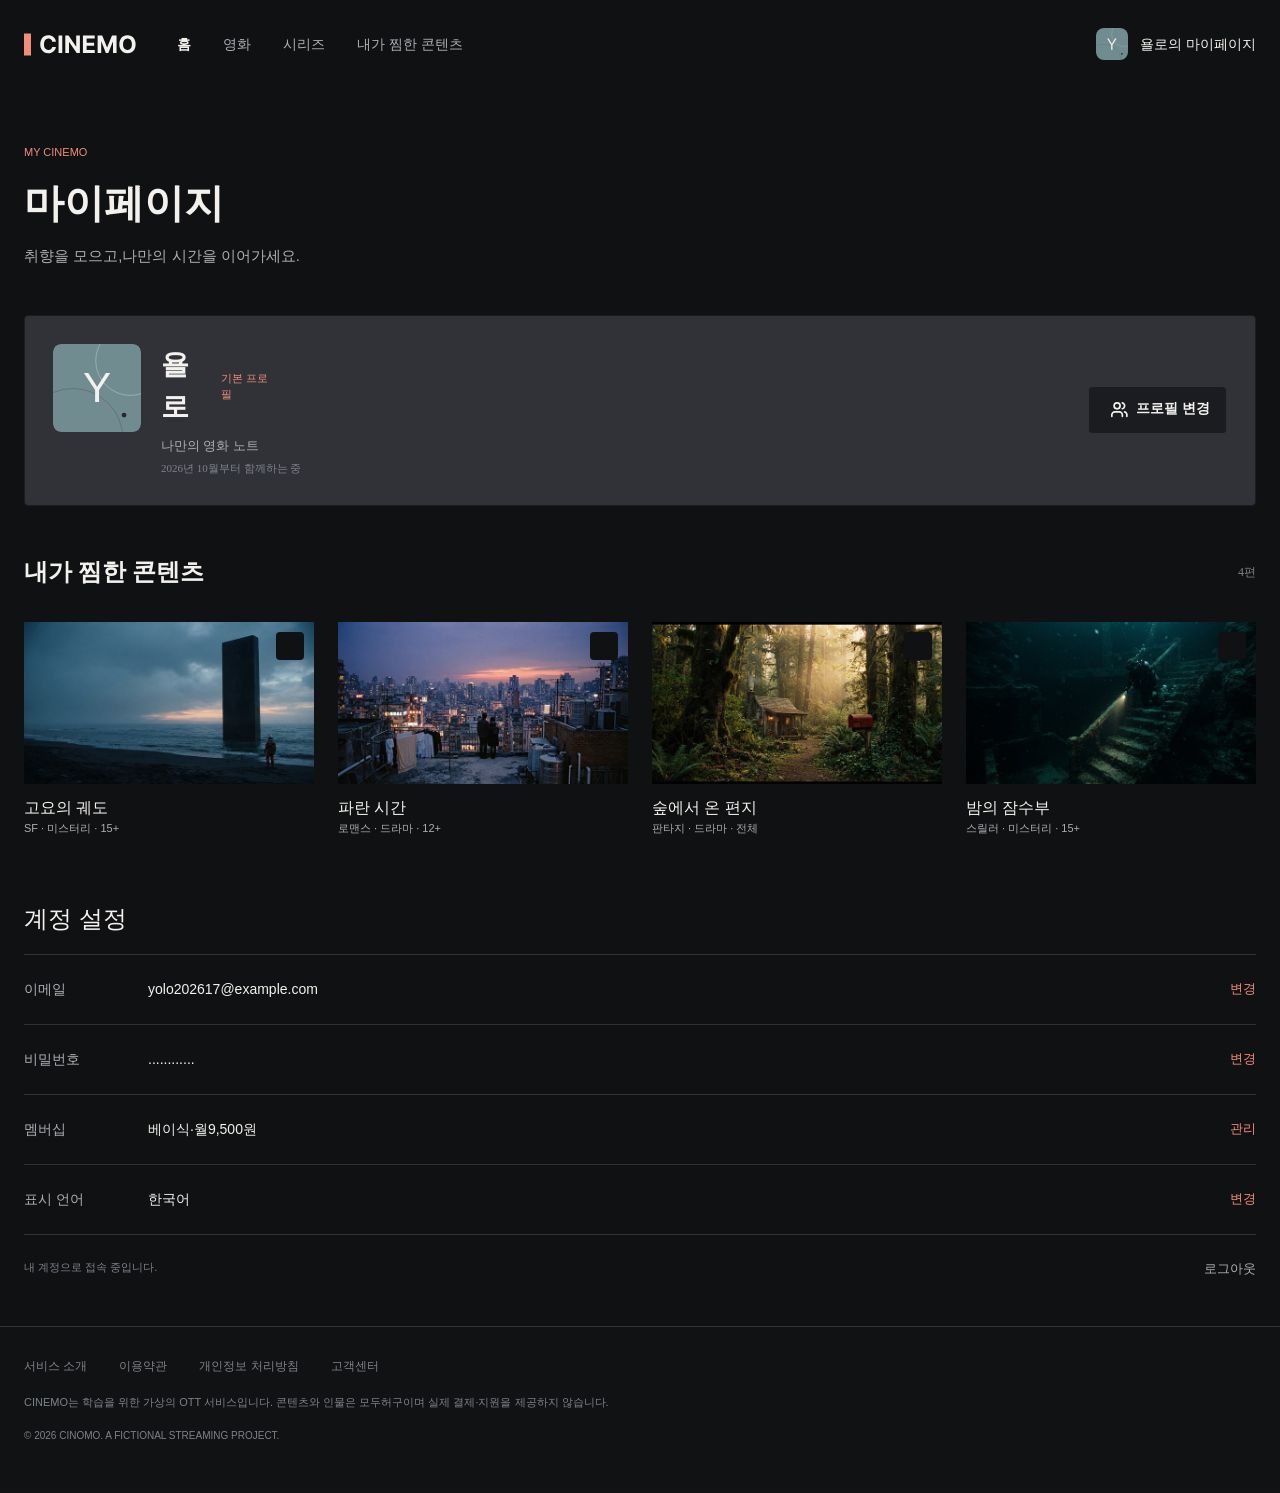
==== commit 60c86263: "수정수정수정본" ====
--- a/mypage.html
+++ b/mypage.html
@@ -3,7 +3,7 @@
   <head>
     <meta charset="UTF-8" />
     <meta name="viewport" content="width=device-width, initial-scale=1.0" />
-  <title>CINEMO - My Page</title>
+    <title>CINEMO - My Page</title>
     <link rel="stylesheet" href="./styles/reset.css" />
     <link rel="stylesheet" href="./styles/style.css" />
   </head>
@@ -12,18 +12,20 @@
       <div class="header-left">
         <h1 class="logo">
           <a href="./index.html">
-            <svg width="113"
+            <svg
+              width="113"
               height="29"
               viewBox="0 0 113 29"
               fill="none"
-              xmlns="http://www.w3.org/2000/svg">
+              xmlns="http://www.w3.org/2000/svg"
+            >
               <g clip-path="url(#clip0_2_7494)">
                 <rect y="3.5" width="7" height="22" fill="#F28D77" />
                 <path
                   d="M31.9176 11.6562H28.1847C28.1165 11.1733 27.9773 10.7443 27.767 10.3693C27.5568 9.98864 27.2869 9.66477 26.9574 9.39773C26.6278 9.13068 26.2472 8.92614 25.8153 8.78409C25.3892 8.64205 24.9261 8.57102 24.4261 8.57102C23.5227 8.57102 22.7358 8.79545 22.0653 9.24432C21.3949 9.6875 20.875 10.3352 20.5057 11.1875C20.1364 12.0341 19.9517 13.0625 19.9517 14.2727C19.9517 15.517 20.1364 16.5625 20.5057 17.4091C20.8807 18.2557 21.4034 18.8949 22.0739 19.3267C22.7443 19.7585 23.5199 19.9744 24.4006 19.9744C24.8949 19.9744 25.3523 19.9091 25.7727 19.7784C26.1989 19.6477 26.5767 19.4574 26.9062 19.2074C27.2358 18.9517 27.5085 18.642 27.7244 18.2784C27.946 17.9148 28.0994 17.5 28.1847 17.0341L31.9176 17.0511C31.821 17.8523 31.5795 18.625 31.1932 19.3693C30.8125 20.108 30.2983 20.7699 29.6506 21.3551C29.0085 21.9347 28.2415 22.3949 27.3494 22.7358C26.4631 23.071 25.4602 23.2386 24.3409 23.2386C22.7841 23.2386 21.392 22.8864 20.1648 22.1818C18.9432 21.4773 17.9773 20.4574 17.267 19.1222C16.5625 17.7869 16.2102 16.1705 16.2102 14.2727C16.2102 12.3693 16.5682 10.75 17.2841 9.41477C18 8.07955 18.9716 7.0625 20.1989 6.36364C21.4261 5.65909 22.8068 5.30682 24.3409 5.30682C25.3523 5.30682 26.2898 5.44886 27.1534 5.73295C28.0227 6.01705 28.7926 6.43182 29.4631 6.97727C30.1335 7.51704 30.679 8.17898 31.0994 8.96307C31.5256 9.74716 31.7983 10.6449 31.9176 11.6562ZM38.2543 5.54545V23H34.5639V5.54545H38.2543ZM55.8899 5.54545V23H52.7024L45.1087 12.0142H44.9808V23H41.2905V5.54545H44.5291L52.0632 16.5227H52.2166V5.54545H55.8899ZM58.9389
 23V5.54545H70.7003V8.58807H62.6293V12.7472H70.0952V15.7898H62.6293V19.9574H70.7344V23H58.9389ZM73.6342 5.54545H78.1854L82.9922 17.2727H83.1967L88.0035 5.54545H92.5547V23H88.9751V11.6392H88.8303L84.3132 22.9148H81.8757L77.3587 11.5966H77.2138V23H73.6342V5.54545ZM111.635 14.2727C111.635 16.1761 111.274 17.7955 110.553 19.1307C109.837 20.4659 108.859 21.4858 107.621 22.1903C106.388 22.8892 105.001 23.2386 103.462 23.2386C101.911 23.2386 100.518 22.8864 99.2855 22.1818C98.0526 21.4773 97.0781 20.4574 96.3622 19.1222C95.6463 17.7869 95.2884 16.1705 95.2884 14.2727C95.2884 12.3693 95.6463 10.75 96.3622 9.41477C97.0781 8.07955 98.0526 7.0625 99.2855 6.36364C100.518 5.65909 101.911 5.30682 103.462 5.30682C105.001 5.30682 106.388 5.65909 107.621 6.36364C108.859 7.0625 109.837 8.07955 110.553 9.41477C111.274 10.75 111.635 12.3693 111.635 14.2727ZM107.893 14.2727C107.893 13.0398 107.709 12 107.339 11.1534C106.976 10.3068 106.462 9.66477 105.797 9.22727C105.132 8.78977 104.354 8.57102 103.462 8.57102C102.57 8.57102 101.791 8.78977 101.126 9.22727C100.462 9.66477 99.9446 10.3068 99.5753 11.1534C99.2116 12 99.0298 13.0398 99.0298 14.2727C99.0298 15.5057 99.2116 16.5455 99.5753 17.392C99.9446 18.2386 100.462 18.8807 101.126 19.3182C101.791 19.7557 102.57 19.9744 103.462 19.9744C104.354 19.9744 105.132 19.7557 105.797 19.3182C106.462 18.8807 106.976 18.2386 107.339 17.392C107.709 16.5455 107.893 15.5057 107.893 14.2727Z"
-                  fill="#F3F1ED">
-                </path>
+                  fill="#F3F1ED"
+                ></path>
               </g>
               <defs>
                 <clipPath id="clip0_2_7494">
@@ -45,7 +47,7 @@
         <span>욜로의 마이페이지</span>
       </a>
     </header>
-  <main class="mypage-2">
+    <main class="mypage-2">
       <section class="mainpage">
         <p class="sub-title">MY CINEMO</p>
         <h2 class="mypage">마이페이지</h2>
@@ -56,16 +58,35 @@
           <div class="mypage-big-profile">
             <div class="mypage-more">
               <div class="mypage-img">
-                <svg class="profile-img" width="88" height="88" viewBox="0 0 88 88" fill="none" xmlns="http://www.w3.org/2000/svg">
-                    <g clip-path="url(#clip0_2_7749)">
-                    <rect width="88" height="88" rx="8" fill="#718C91"/>
-                    <circle cx="77.44" cy="16.72" r="34.7" stroke="#F3F1ED" stroke-opacity="0.313726"/>
-                    <circle cx="19.8" cy="94.6" r="50.1" stroke="#101113" stroke-opacity="0.188235"/>
-                    <circle cx="71.06" cy="71.06" r="2.42" fill="#24272D"/>
-                      </g>
-                    <defs>
+                <svg
+                  class="profile-img"
+                  width="88"
+                  height="88"
+                  viewBox="0 0 88 88"
+                  fill="none"
+                  xmlns="http://www.w3.org/2000/svg"
+                >
+                  <g clip-path="url(#clip0_2_7749)">
+                    <rect width="88" height="88" rx="8" fill="#718C91" />
+                    <circle
+                      cx="77.44"
+                      cy="16.72"
+                      r="34.7"
+                      stroke="#F3F1ED"
+                      stroke-opacity="0.313726"
+                    />
+                    <circle
+                      cx="19.8"
+                      cy="94.6"
+                      r="50.1"
+                      stroke="#101113"
+                      stroke-opacity="0.188235"
+                    />
+                    <circle cx="71.06" cy="71.06" r="2.42" fill="#24272D" />
+                  </g>
+                  <defs>
                     <clipPath id="clip0_2_7749">
-                    <rect width="88" height="88" rx="8" fill="white"/>
+                      <rect width="88" height="88" rx="8" fill="white" />
                     </clipPath>
                   </defs>
                 </svg>
@@ -88,16 +109,28 @@
               </div>
             </div>
           </div>
-            <div class="button-more">
-              <p class="calendar-2">2026.10 가입</p>
-              <a href="profile.html" class="button-profile">
-                <svg class="profile-b-more" width="17" height="16" viewBox="0 0 17 16" fill="none" xmlns="http://www.w3.org/2000/svg">
-                  <path d="M11.3508 14.35V12.85C11.3508 12.0543 11.0347 11.2913 10.4721 10.7287C9.90941 10.166 9.14629 9.84998 8.35058 9.84998H3.85022C3.0545 9.84998 2.29138 10.166 1.72873 10.7287C1.16607 11.2913 0.849976 12.0543 0.849976 12.85V14.35M11.3508 0.945923C11.9942 1.1127 12.564 1.48837 12.9707 2.01397C13.3775 2.53957 13.5981 3.18534 13.5981 3.84992C13.5981 4.51451 13.3775 5.16028 12.9707 5.68588C12.564 6.21147 11.9942 6.58715 11.3508 6.75392M15.8512 14.3499V12.8499C15.8507 12.1852 15.6294 11.5395 15.2221 11.0141C14.8149 10.4888 14.2446 10.1136 13.601 9.94739M9.10064 3.84998C9.10064 5.50683 7.75738 6.84998 6.1004 6.84998C4.44341 6.84998 3.10016 5.50683 3.10016 3.84998C3.10016 2.19312 4.44341 0.849976 6.1004 0.849976C7.75738 0.849976 9.10064 2.19312 9.10064 3.84998Z" stroke-width="1.7" stroke-linecap="round" stroke="#F3F1ED"/>
-                </svg>
-                <p class="profile-change">프로필 변경</p>
-              </a>
-            </div>
-          </div>
+          <div class="button-more">
+            <p class="calendar-2">2026.10 가입</p>
+            <a href="profile.html" class="button-profile">
+              <svg
+                class="profile-b-more"
+                width="17"
+                height="16"
+                viewBox="0 0 17 16"
+                fill="none"
+                xmlns="http://www.w3.org/2000/svg"
+              >
+                <path
+                  d="M11.3508 14.35V12.85C11.3508 12.0543 11.0347 11.2913 10.4721 10.7287C9.90941 10.166 9.14629 9.84998 8.35058 9.84998H3.85022C3.0545 9.84998 2.29138 10.166 1.72873 10.7287C1.16607 11.2913 0.849976 12.0543 0.849976 12.85V14.35M11.3508 0.945923C11.9942 1.1127 12.564 1.48837 12.9707 2.01397C13.3775 2.53957 13.5981 3.18534 13.5981 3.84992C13.5981 4.51451 13.3775 5.16028 12.9707 5.68588C12.564 6.21147 11.9942 6.58715 11.3508 6.75392M15.8512 14.3499V12.8499C15.8507 12.1852 15.6294 11.5395 15.2221 11.0141C14.8149 10.4888 14.2446 10.1136 13.601 9.94739M9.10064 3.84998C9.10064 5.50683 7.75738 6.84998 6.1004 6.84998C4.44341 6.84998 3.10016 5.50683 3.10016 3.84998C3.10016 2.19312 4.44341 0.849976 6.1004 0.849976C7.75738 0.849976 9.10064 2.19312 9.10064 3.84998Z"
+                  stroke-width="1.7"
+                  stroke-linecap="round"
+                  stroke="#F3F1ED"
+                />
+              </svg>
+              <p class="profile-change">프로필 변경</p>
+            </a>
+          </div>
+        </div>
       </section>
 
       <article class="Content-article">
@@ -111,39 +144,37 @@
           <section>
             <ul class="Horizontal-scroll-content-2">
               <li>
-                
-                  <div class="content-card-11">
-                    <img src="./assets/image-quiet-orbit.png" alt=""/>
-                    <div class="checkbox-container">
-                      <input type="checkbox" id="checkbox1">
-                      <label for="checkbox1">
-                      <svg 
-                          aria-hidden="true"
+                <div class="content-card-11">
+                  <img src="./assets/image-quiet-orbit.png" alt="" />
+                  <div class="checkbox-container">
+                    <input type="checkbox" id="checkbox1" />
+                    <label for="checkbox1">
+                      <svg
+                        aria-hidden="true"
+                        width="28"
+                        height="28"
+                        viewBox="0 0 28 28"
+                        fill="none"
+                        xmlns="http://www.w3.org/2000/svg"
+                      >
+                        <rect
                           width="28"
                           height="28"
-                          viewBox="0 0 28 28"
-                          fill="none"
-                          xmlns="http://www.w3.org/2000/svg"
-                        >
-                        <rect
-                            width="28"
-                            height="28"
-                            rx="4"
-                            fill="#101113"
-                            fill-opacity="0.85098"
+                          rx="4"
+                          fill="#101113"
+                          fill-opacity="0.85098"
                         />
                         <path
-                            d="M19.3328 10L12.0002 17.3328L8.66721 13.9997"
-                            stroke-width="1.7"
-                            stroke-linecap="round"
-                            stroke="#F28D77"
-                          />
-                        </svg>
-                      </label>
-                    </div>
+                          d="M19.3328 10L12.0002 17.3328L8.66721 13.9997"
+                          stroke-width="1.7"
+                          stroke-linecap="round"
+                          stroke="#F28D77"
+                        />
+                      </svg>
+                    </label>
                   </div>
-                  <figure>
-            
+                </div>
+                <figure>
                   <figcaption class="Content-details">
                     <p>고요의 궤도</p>
                     <p>SF · 미스터리 · 15+</p>
@@ -151,39 +182,36 @@
                 </figure>
               </li>
               <li>
-                
-                  
                 <div class="content-card-22">
-                  <img src="./assets/image-blue-hour.png" alt=""/>
+                  <img src="./assets/image-blue-hour.png" alt="" />
                   <div class="checkbox-container">
-                    <input type="checkbox" id="checkbox2">
+                    <input type="checkbox" id="checkbox2" />
                     <label for="checkbox2">
                       <svg
+                        width="28"
+                        height="28"
+                        viewBox="0 0 28 28"
+                        fill="none"
+                        xmlns="http://www.w3.org/2000/svg"
+                      >
+                        <rect
                           width="28"
                           height="28"
-                          viewBox="0 0 28 28"
-                          fill="none"
-                          xmlns="http://www.w3.org/2000/svg"
-                        >
-                          <rect
-                            width="28"
-                            height="28"
-                            rx="4"
-                            fill="#101113"
-                            fill-opacity="0.85098"
-                          />
-                          <path
-                            d="M19.3328 10L12.0002 17.3328L8.66721 13.9997"
-                            stroke-width="1.7"
-                            stroke-linecap="round"
-                            stroke="#F28D77"
-                          />
-                        </svg>
+                          rx="4"
+                          fill="#101113"
+                          fill-opacity="0.85098"
+                        />
+                        <path
+                          d="M19.3328 10L12.0002 17.3328L8.66721 13.9997"
+                          stroke-width="1.7"
+                          stroke-linecap="round"
+                          stroke="#F28D77"
+                        />
+                      </svg>
                     </label>
                   </div>
                 </div>
                 <figure>
-              
                   <figcaption class="Content-details">
                     <p>파란 시간</p>
                     <p>로맨스 · 드라마 · 12+</p>
@@ -191,36 +219,36 @@
                 </figure>
               </li>
               <li>
-                
-                  <div class="content-card-33">
-                  <img src="./assets/image-forest-letter.png" alt=""/>
+                <div class="content-card-33">
+                  <img src="./assets/image-forest-letter.png" alt="" />
                   <div class="checkbox-container">
-                    <input type="checkbox" id="checkbox3">
+                    <input type="checkbox" id="checkbox3" />
                     <label for="checkbox3">
                       <svg
+                        width="28"
+                        height="28"
+                        viewBox="0 0 28 28"
+                        fill="none"
+                        xmlns="http://www.w3.org/2000/svg"
+                      >
+                        <rect
                           width="28"
                           height="28"
-                          viewBox="0 0 28 28"
-                          fill="none"
-                          xmlns="http://www.w3.org/2000/svg"
-                        >
-                          <rect
-                            width="28"
-                            height="28"
-                            rx="4"
-                            fill="#101113"
-                            fill-opacity="0.85098"
-                          />
-                          <path
-                            d="M19.3328 10L12.0002 17.3328L8.66721 13.9997"
-                            stroke-width="1.7"
-                            stroke-linecap="round"
-                            stroke="#F28D77"
-                          />
-                        </svg>
+                          rx="4"
+                          fill="#101113"
+                          fill-opacity="0.85098"
+                        />
+                        <path
+                          d="M19.3328 10L12.0002 17.3328L8.66721 13.9997"
+                          stroke-width="1.7"
+                          stroke-linecap="round"
+                          stroke="#F28D77"
+                        />
+                      </svg>
                     </label>
                   </div>
-                  <figure>
+                </div>
+                <figure>
                   <figcaption class="Content-details">
                     <p>숲에서 온 편지</p>
                     <p>판타지 · 드라마 · 전체</p>
@@ -228,37 +256,36 @@
                 </figure>
               </li>
               <li>
-                
-                  <div class="content-card-44">
-                    <img src="./assets/image-night-diver.png" alt=""/>
-                    <div class="checkbox-container">
-                      <input type="checkbox" id="checkbox4">
-                      <label for="checkbox4">
-                        <svg
+                <div class="content-card-44">
+                  <img src="./assets/image-night-diver.png" alt="" />
+                  <div class="checkbox-container">
+                    <input type="checkbox" id="checkbox4" />
+                    <label for="checkbox4">
+                      <svg
+                        width="28"
+                        height="28"
+                        viewBox="0 0 28 28"
+                        fill="none"
+                        xmlns="http://www.w3.org/2000/svg"
+                      >
+                        <rect
                           width="28"
                           height="28"
-                          viewBox="0 0 28 28"
-                          fill="none"
-                          xmlns="http://www.w3.org/2000/svg"
-                        >
-                          <rect
-                            width="28"
-                            height="28"
-                            rx="4"
-                            fill="#101113"
-                            fill-opacity="0.85098"
-                          />
-                          <path
-                            d="M19.3328 10L12.0002 17.3328L8.66721 13.9997"
-                            stroke-width="1.7"
-                            stroke-linecap="round"
-                            stroke="#F28D77"
-                          />
-                        </svg>
+                          rx="4"
+                          fill="#101113"
+                          fill-opacity="0.85098"
+                        />
+                        <path
+                          d="M19.3328 10L12.0002 17.3328L8.66721 13.9997"
+                          stroke-width="1.7"
+                          stroke-linecap="round"
+                          stroke="#F28D77"
+                        />
+                      </svg>
                     </label>
-                    </div>
                   </div>
-                  <figure>
+                </div>
+                <figure>
                   <figcaption class="Content-details">
                     <p>밤의 잠수부</p>
                     <p>스릴러 · 미스터리 · 15+</p>
@@ -302,21 +329,21 @@
       </article>
     </main>
     <footer class="footer">
-        <div class="footer-inner">
-          <nav class="footer-nav" aria-label="하단 메뉴">
-            <a href="#">서비스 소개</a>
-            <a href="#">이용약관</a>
-            <a href="#">개인정보 처리방침</a>
-            <a href="#">고객센터</a>
-          </nav>
-          <p class="footer-description">
+      <div class="footer-inner">
+        <nav class="footer-nav" aria-label="하단 메뉴">
+          <a href="#">서비스 소개</a>
+          <a href="#">이용약관</a>
+          <a href="#">개인정보 처리방침</a>
+          <a href="#">고객센터</a>
+        </nav>
+        <p class="footer-description">
           CINEMO는 학습을 위한 가상의 OTT 서비스입니다. 콘텐츠와 인물은
           모두허구이며 실제 결제·지원을 제공하지 않습니다.
-          </p>
-          <p class="footer-copy">
+        </p>
+        <p class="footer-copy">
           &copy; 2026 CINOMO. A FICTIONAL STREAMING PROJECT.
-          </p>
-       </div>
-    </footer>   
+        </p>
+      </div>
+    </footer>
   </body>
 </html>
--- a/styles/style.css
+++ b/styles/style.css
@@ -312,7 +312,7 @@
       rgba(16, 17, 19, 0.66),
       rgba(16, 17, 19, 0)
     ),
-    url(../assets/hero\ quiet-orbit.png);
+    url(../assets/hero-quiet-orbit.png);
   background-size: 100% 100%;
   background-repeat: no-repeat;
   display: flex;
@@ -918,11 +918,6 @@
   position: relative;
   margin-left: 0;
   margin-right: 0;
-}
-
-.page-setting {
-  padding-left: 64px;
-  padding-right: 64px;
 }
 
 .checkbox-container {
@@ -1047,7 +1042,7 @@
   .hero-banner {
     background-image:
       linear-gradient(to bottom, rgba(16, 17, 19, 0), rgba(16, 17, 19, 1)),
-      url(../assets/hero\ quiet-orbit\ \(1\).jpg);
+      url(../assets/hero-quiet-orbit\ \(1\).jpg);
     background-size: cover;
     background-repeat: no-repeat;
     background-position: 100% top;
